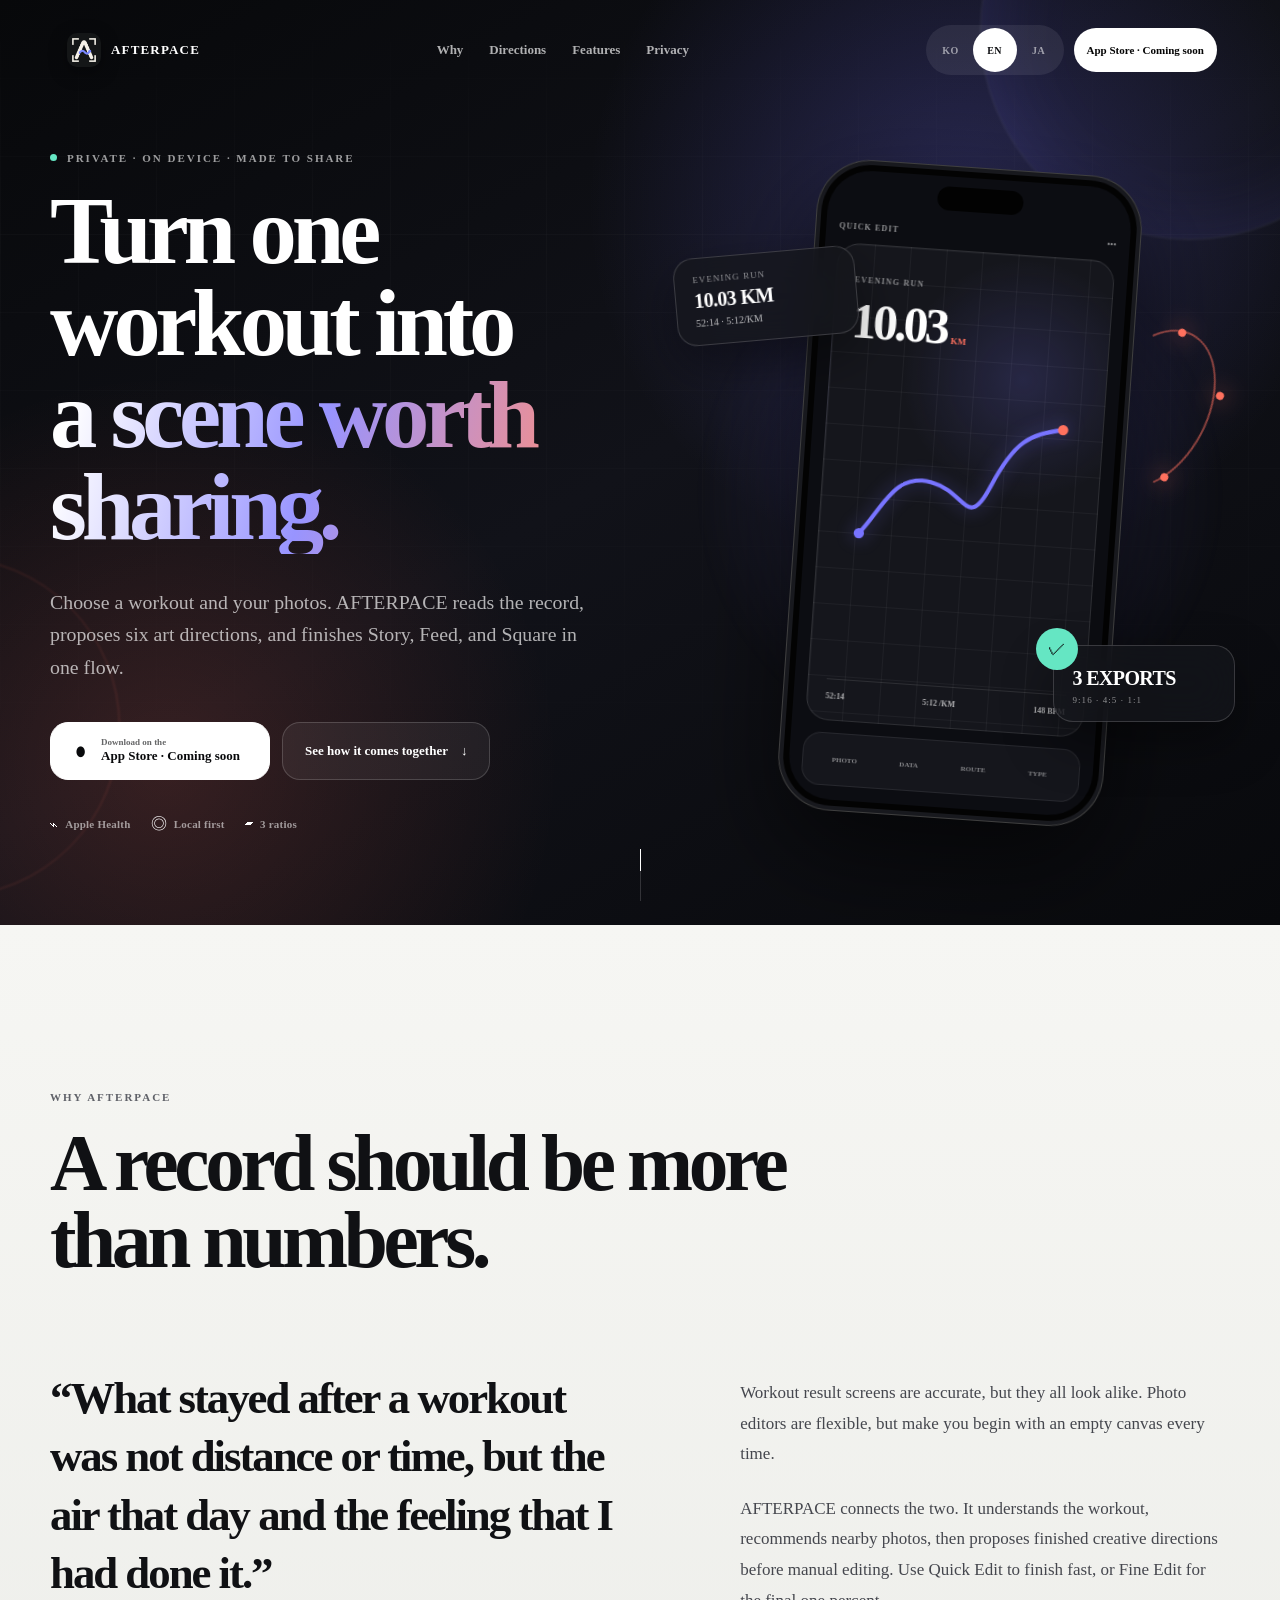
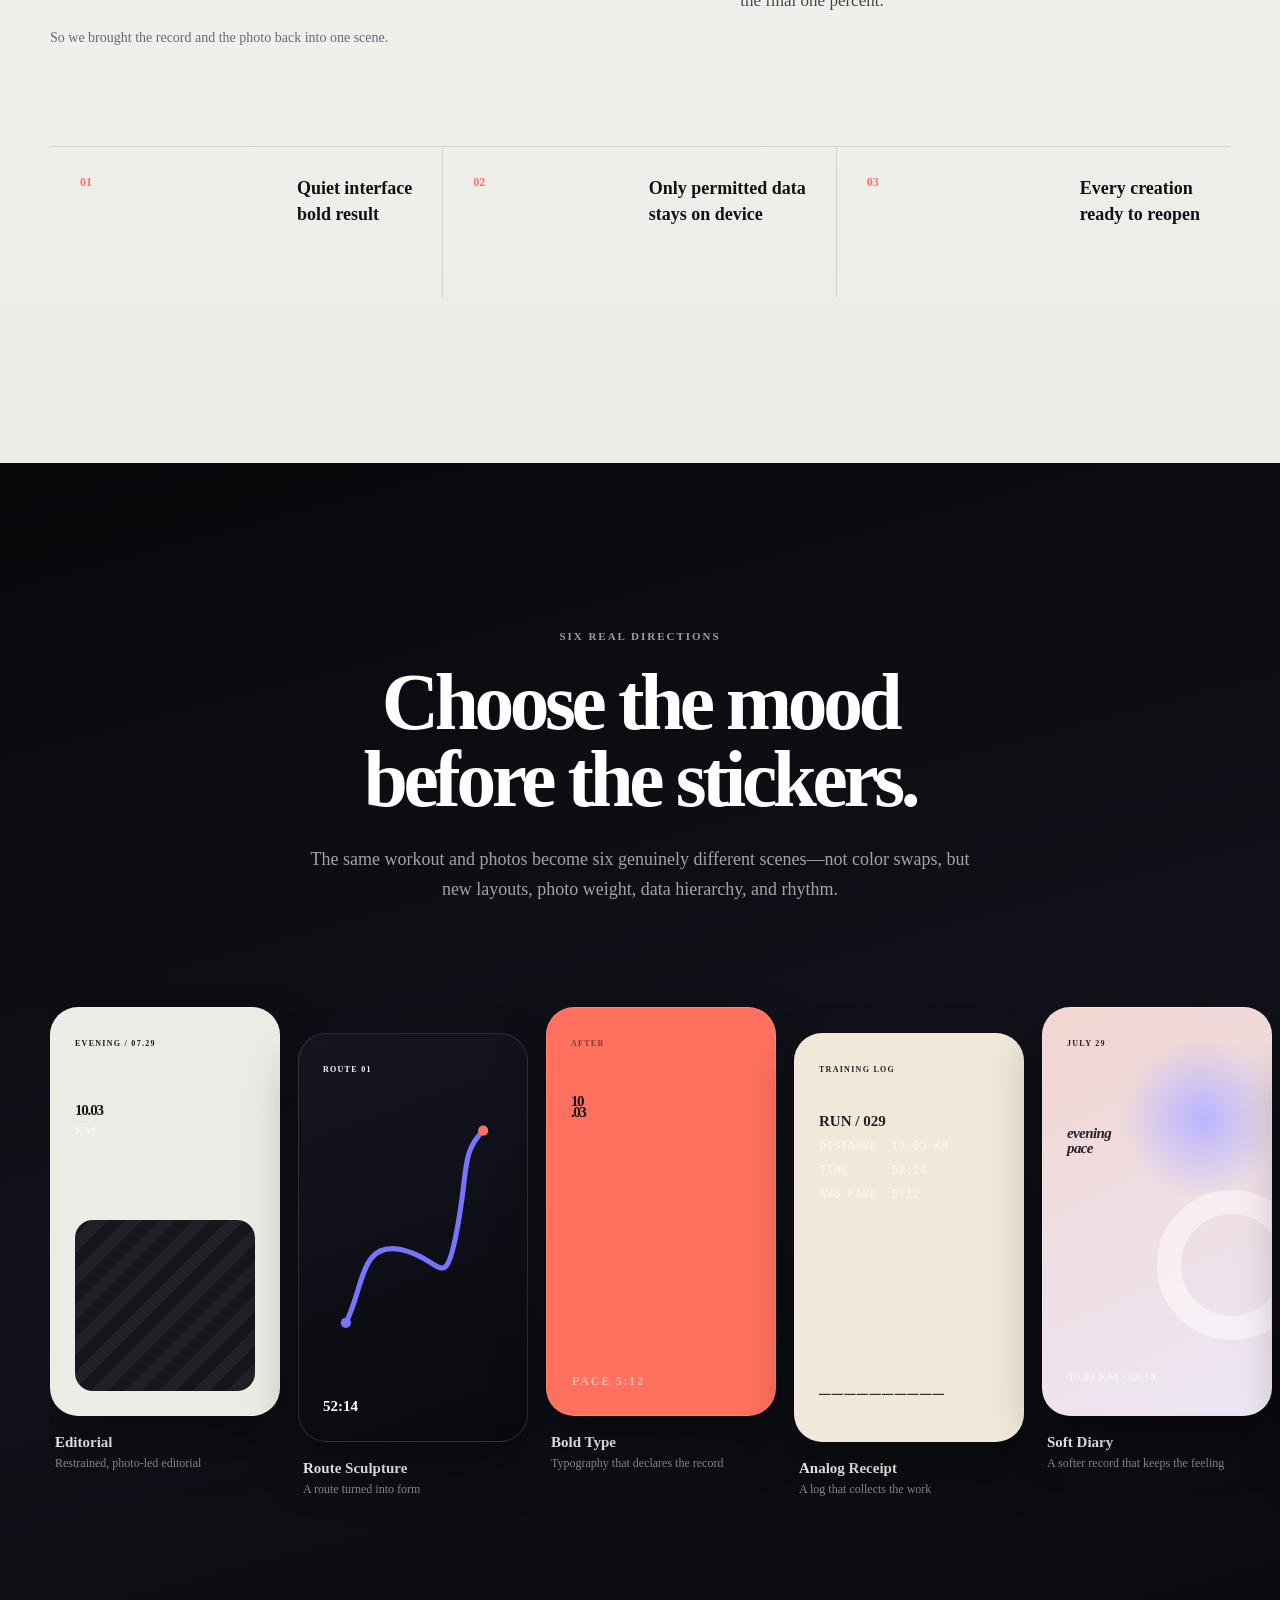
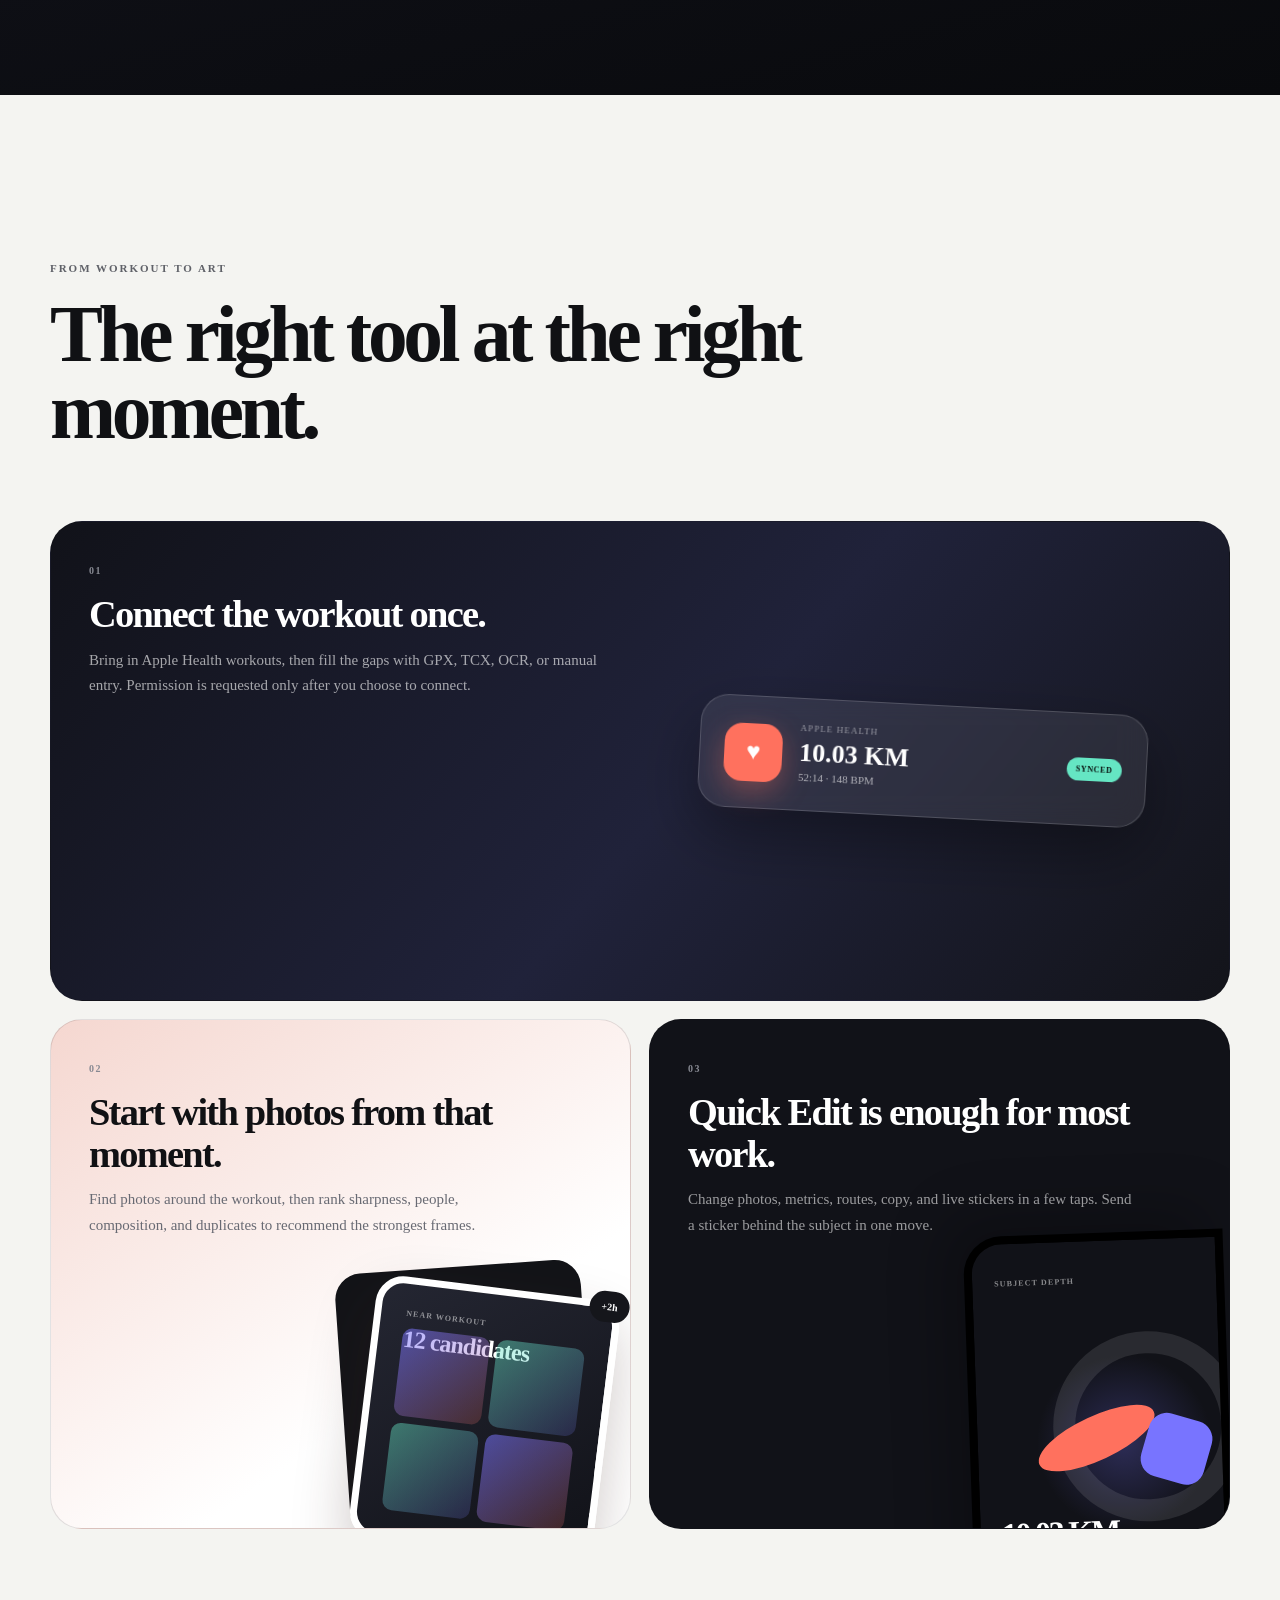
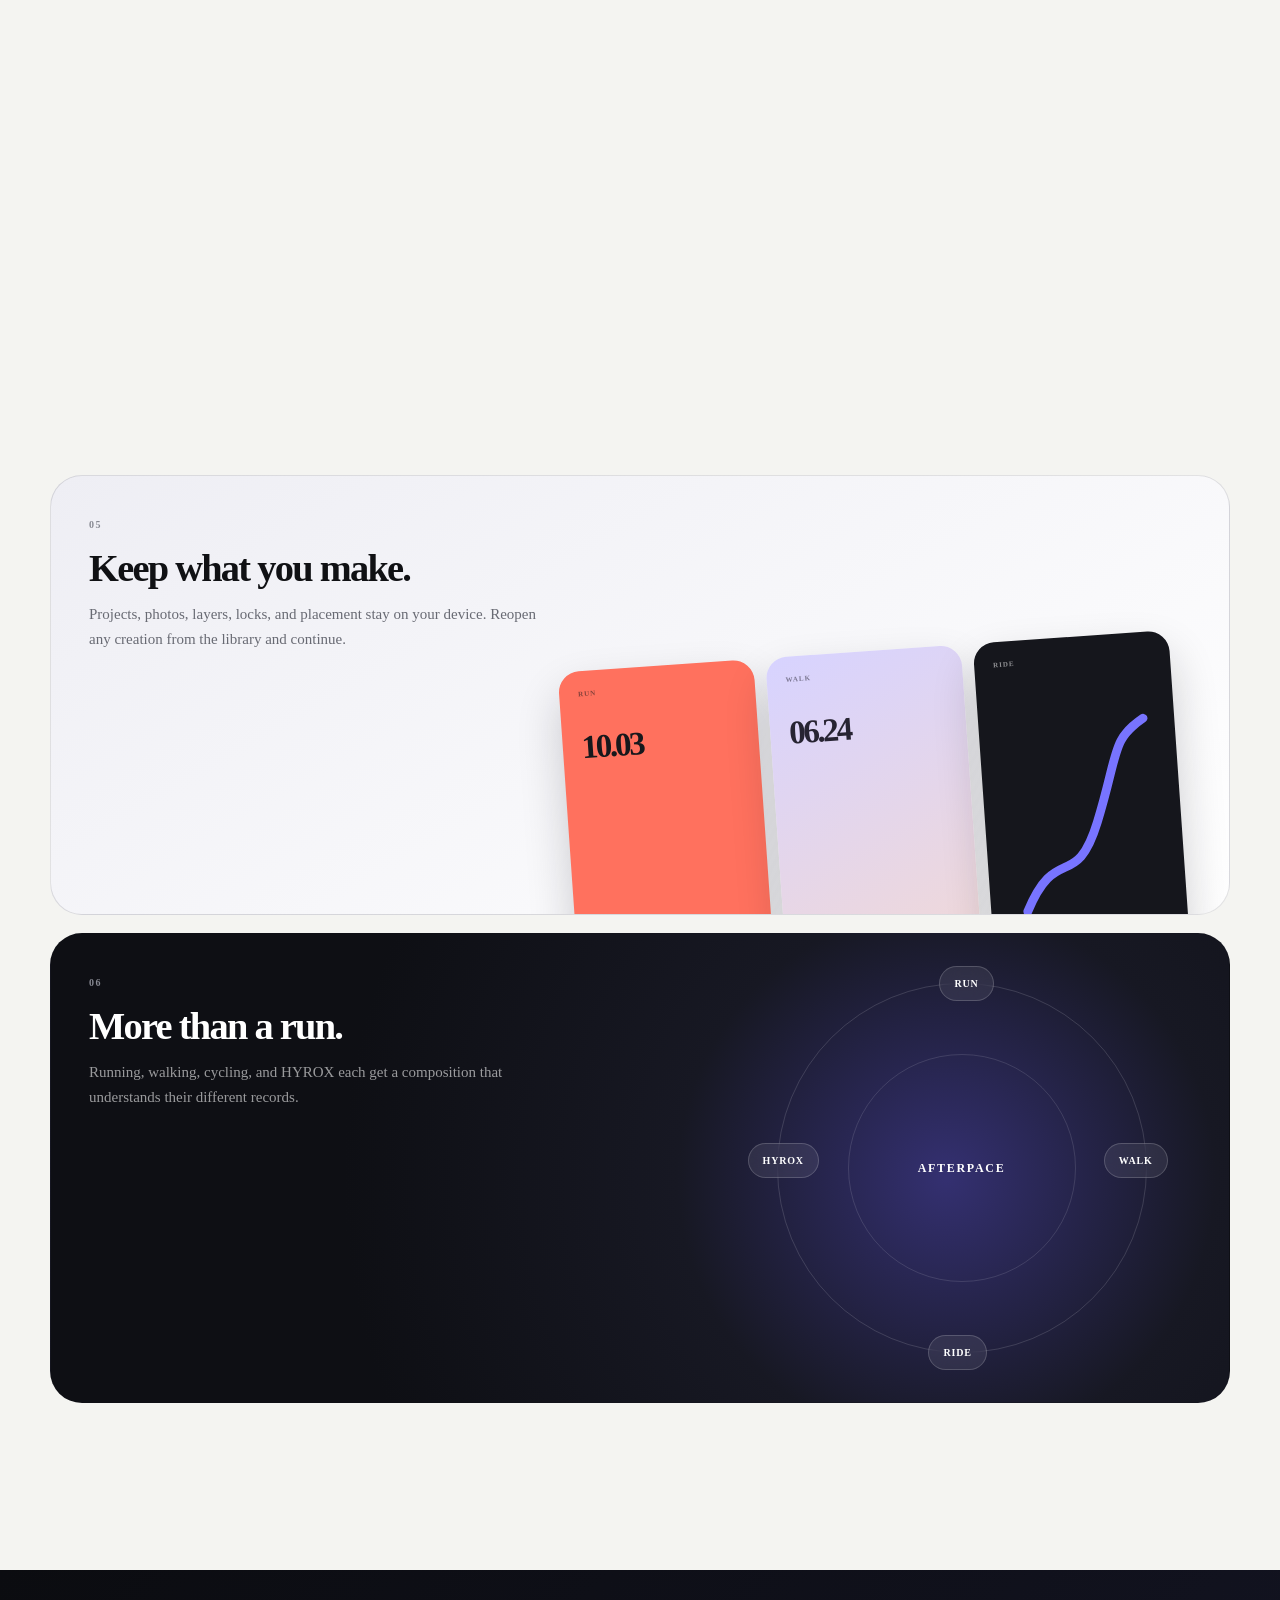
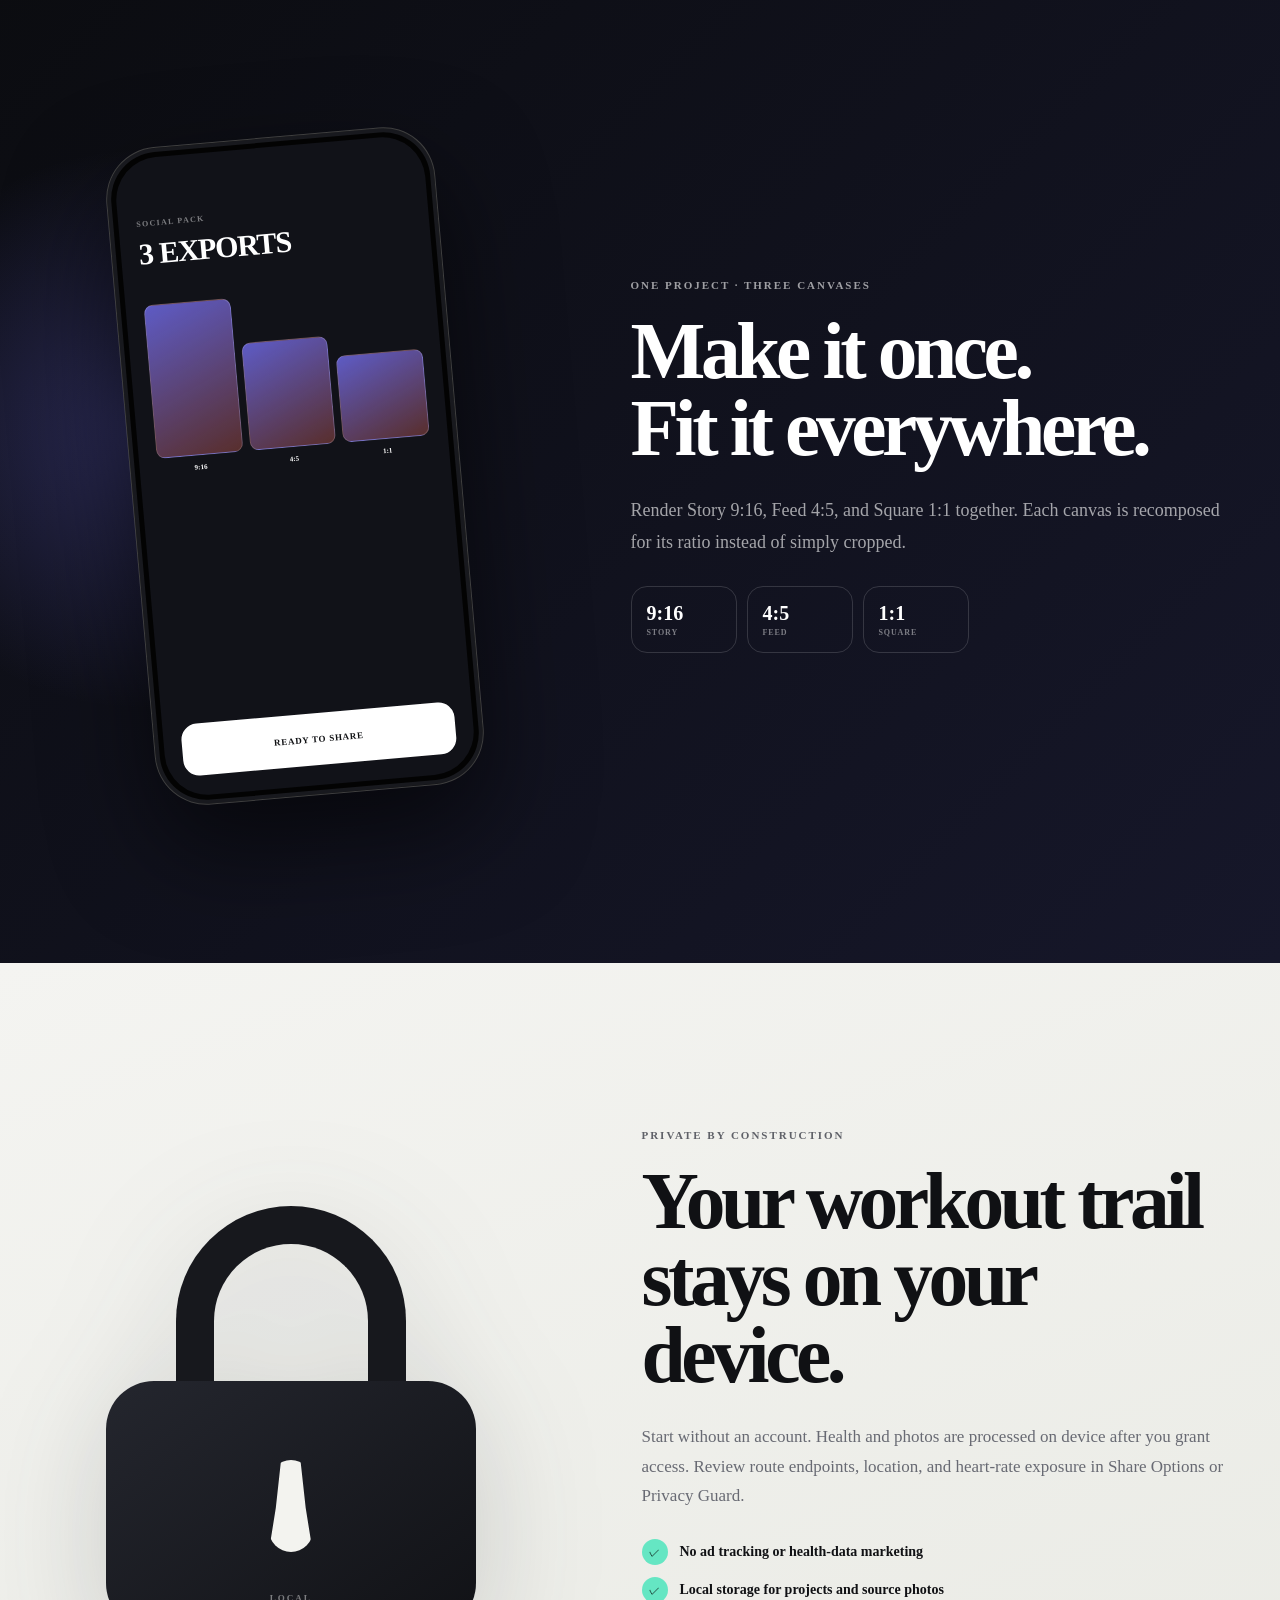
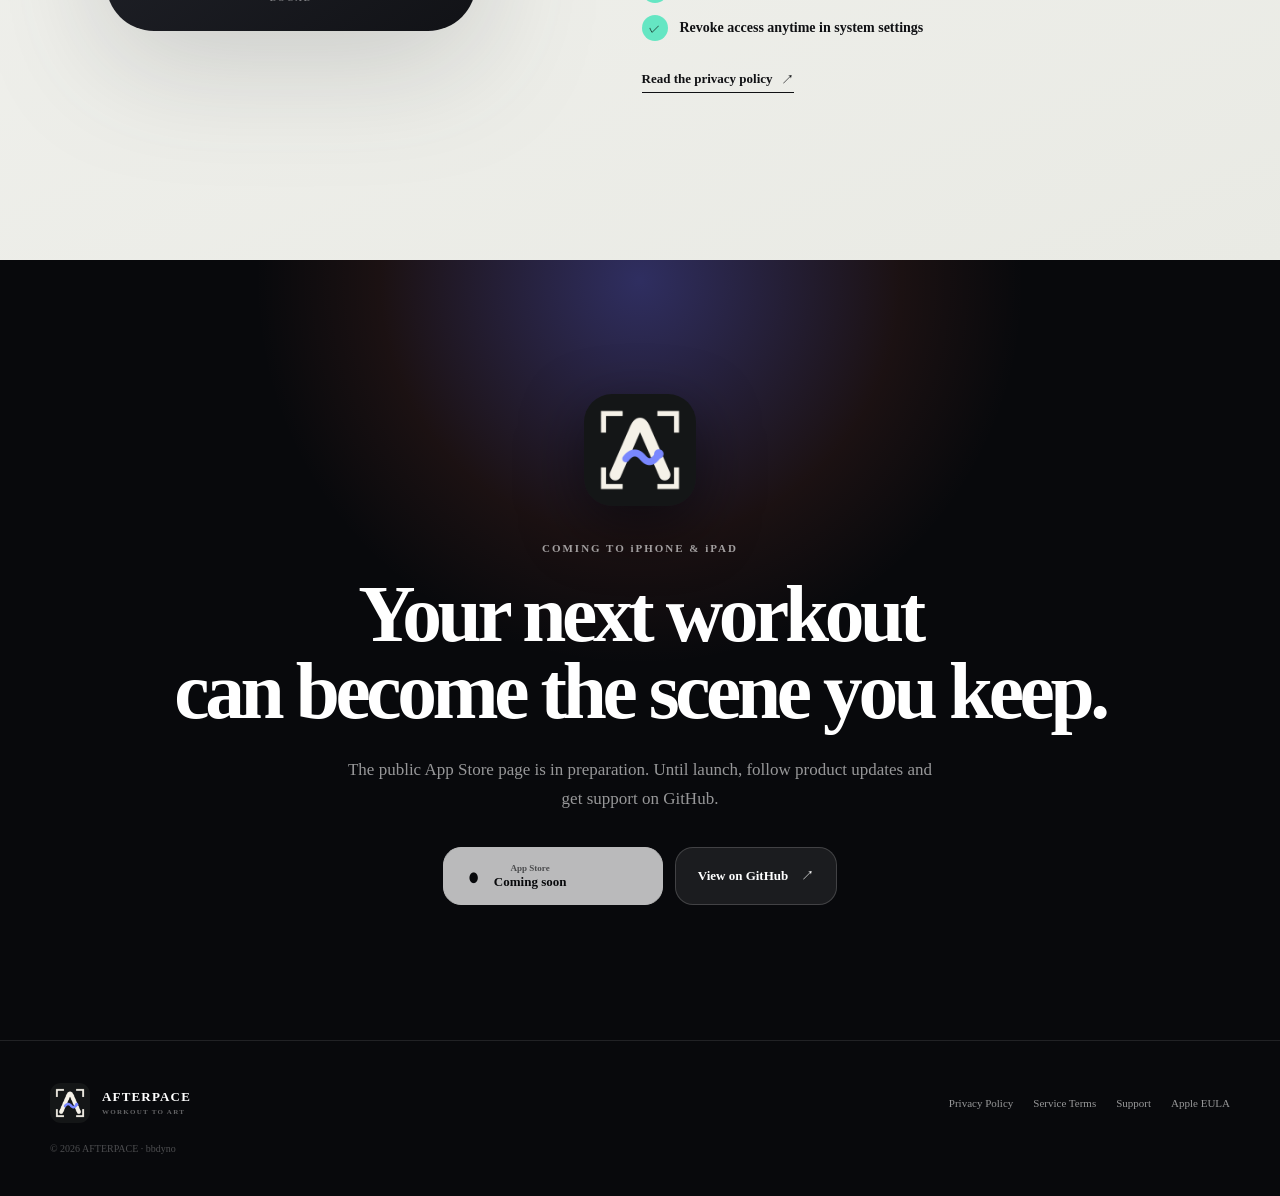
==== index.html @ c981133f "Publish shared AFTERPACE product site" ====
<!doctype html>
<html lang="ko" data-page="home">
<head>
  <meta charset="utf-8">
  <meta name="viewport" content="width=device-width, initial-scale=1, viewport-fit=cover">
  <meta name="theme-color" content="#0b0c0f">
  <meta name="robots" content="index,follow">
  <meta name="description" content="운동 기록과 그날의 사진을 공유하고 싶은 장면으로. AFTERPACE는 로컬 우선 운동 아트 스튜디오입니다.">
  <meta property="og:type" content="website">
  <meta property="og:site_name" content="AFTERPACE">
  <meta property="og:locale" content="ko_KR">
  <meta property="og:title" content="AFTERPACE — 한 번의 운동을, 공유할 장면으로.">
  <meta property="og:description" content="운동과 사진을 고르면 여섯 개의 아트 디렉션, 빠른 편집, 프라이버시 검토와 Social Pack까지 완성합니다.">
  <meta property="og:image" content="https://bbdyno.github.io/AFTERPACE/assets/images/og-card.png">
  <meta property="og:image:width" content="1200">
  <meta property="og:image:height" content="630">
  <meta property="og:image:alt" content="AFTERPACE workout-to-art preview">
  <meta property="og:url" content="https://bbdyno.github.io/AFTERPACE/">
  <meta name="twitter:card" content="summary_large_image">
  <meta name="twitter:title" content="AFTERPACE — 한 번의 운동을, 공유할 장면으로.">
  <meta name="twitter:description" content="운동과 사진을 고르면 여섯 개의 아트 디렉션, 빠른 편집, 프라이버시 검토와 Social Pack까지 완성합니다.">
  <meta name="twitter:image" content="https://bbdyno.github.io/AFTERPACE/assets/images/og-card.png">
  <title>AFTERPACE — Workout to art</title>
  <link rel="canonical" href="https://bbdyno.github.io/AFTERPACE/">
  <link rel="icon" href="assets/images/app-icon.png">
  <link rel="apple-touch-icon" href="assets/images/app-icon.png">
  <link rel="manifest" href="site.webmanifest">
  <link rel="stylesheet" href="assets/site.css?v=20260729-2">
  <script src="assets/site.js?v=20260729-2" defer></script>
</head>
<body>
  <a class="skip-link" href="#main" data-copy="skip">본문으로 건너뛰기</a>

  <header class="site-header" data-header>
    <a class="brand" href="#top" aria-label="AFTERPACE 홈" data-copy-aria="homeAria">
      <img src="assets/images/app-icon.png" alt="" width="34" height="34">
      <span>AFTERPACE</span>
    </a>
    <nav class="desktop-nav" aria-label="주요 메뉴" data-copy-aria="primaryNavAria">
      <a href="#why" data-copy="navWhy">이유</a>
      <a href="#directions" data-copy="navDirections">아트 디렉션</a>
      <a href="#features" data-copy="navFeatures">기능</a>
      <a href="#privacy" data-copy="navPrivacy">프라이버시</a>
    </nav>
    <div class="header-actions">
      <div class="language-switcher" role="group" aria-label="언어" data-copy-aria="languageAria">
        <button type="button" data-language="ko" aria-pressed="true">KO</button>
        <button type="button" data-language="en" aria-pressed="false">EN</button>
        <button type="button" data-language="ja" aria-pressed="false">JA</button>
      </div>
      <a class="store-pill store-target" href="#availability" data-copy="storeShort">App Store 준비 중</a>
    </div>
  </header>

  <main id="main">
    <section class="hero" id="top">
      <div class="hero-orb orb-one" aria-hidden="true"></div>
      <div class="hero-orb orb-two" aria-hidden="true"></div>
      <div class="hero-grid" aria-hidden="true"></div>
      <div class="hero-copy reveal">
        <p class="eyebrow"><span class="pulse-dot"></span><span data-copy="heroEyebrow">PRIVATE · ON DEVICE · MADE TO SHARE</span></p>
        <h1>
          <span data-copy="heroTitle1">한 번의 운동을,</span>
          <span class="gradient-text" data-copy="heroTitle2">공유할 장면으로.</span>
        </h1>
        <p class="hero-lede" data-copy="heroBody">운동과 사진을 고르세요. AFTERPACE가 기록을 읽고, 여섯 개의 아트 디렉션과 Story·Feed·Square를 한 번에 완성합니다.</p>
        <div class="hero-actions">
          <a class="button button-primary store-target" href="#availability">
            <span class="apple-mark" aria-hidden="true">●</span>
            <span><small data-copy="downloadOn">Download on the</small><strong data-copy="appStoreSoon">App Store · 출시 준비 중</strong></span>
          </a>
          <a class="button button-secondary" href="#directions"><span data-copy="seeHow">어떻게 완성되는지 보기</span><span aria-hidden="true">↓</span></a>
        </div>
        <ul class="trust-row" aria-label="주요 특징" data-copy-aria="highlightsAria">
          <li><span>⌁</span><span data-copy="trustHealth">Apple Health</span></li>
          <li><span>◎</span><span data-copy="trustPrivate">로컬 우선</span></li>
          <li><span>▰</span><span data-copy="trustRatios">3개 비율</span></li>
        </ul>
      </div>

      <div class="hero-visual reveal" data-parallax>
        <div class="halo" aria-hidden="true"></div>
        <div class="phone phone-main">
          <div class="phone-island" aria-hidden="true"></div>
          <div class="workspace-screen" role="img" aria-label="AFTERPACE Quick Edit 워크스페이스" data-copy-aria="workspaceAria">
            <div class="workspace-top"><span>QUICK EDIT</span><b>•••</b></div>
            <div class="workspace-canvas">
              <span>EVENING RUN</span>
              <div class="workspace-metric"><strong>10.03</strong><small>KM</small></div>
              <svg viewBox="0 0 240 180" aria-hidden="true"><path d="M25 145 C47 118 56 84 91 91 S129 136 149 91 S183 38 215 32"/><circle cx="25" cy="145" r="5"/><circle cx="215" cy="32" r="5"/></svg>
              <div class="workspace-stats"><span>52:14</span><span>5:12 /KM</span><span>148 BPM</span></div>
            </div>
            <div class="workspace-tools"><span>PHOTO</span><span>DATA</span><span>ROUTE</span><span>TYPE</span></div>
          </div>
        </div>
        <div class="floating-card card-distance" aria-hidden="true"><small>EVENING RUN</small><strong>10.03 KM</strong><span>52:14 · 5:12/KM</span></div>
        <div class="floating-card card-ready" aria-hidden="true"><span class="ready-check">✓</span><strong>3 EXPORTS</strong><small>9:16 · 4:5 · 1:1</small></div>
        <div class="route-line" aria-hidden="true"><span></span><i></i><b></b></div>
      </div>
      <div class="hero-scroll" aria-hidden="true"><span></span></div>
    </section>

    <section class="story section" id="why">
      <div class="section-heading reveal">
        <p class="eyebrow dark" data-copy="storyEyebrow">WHY AFTERPACE</p>
        <h2 data-copy="storyTitle">기록은 숫자로 끝나지 않으니까.</h2>
      </div>
      <div class="story-grid">
        <article class="story-quote reveal">
          <p data-copy="storyQuote">“운동을 마친 뒤 남는 건 거리와 시간이 아니라, 그날의 공기와 내가 해냈다는 감각이었다.”</p>
          <span data-copy="storyQuoteNote">그래서 기록과 사진을 다시 하나의 장면으로 엮었습니다.</span>
        </article>
        <div class="story-copy reveal">
          <p data-copy="storyBody1">기존 운동 앱의 결과 화면은 정확하지만 모두 비슷했습니다. 사진 편집 앱은 자유롭지만 매번 빈 캔버스에서 시작해야 했습니다.</p>
          <p data-copy="storyBody2">AFTERPACE는 그 사이를 잇습니다. 운동의 맥락을 이해하고 사진을 추천한 뒤, 수동 편집보다 먼저 완성도 높은 방향을 제안합니다. 빠르게 끝내고 싶으면 Quick Edit, 마지막 1%가 필요하면 Fine Edit를 사용합니다.</p>
        </div>
      </div>
      <div class="principles reveal">
        <div><strong>01</strong><span data-copy="principle1">UI는 조용하게<br>결과물은 강하게</span></div>
        <div><strong>02</strong><span data-copy="principle2">허락받은 데이터만<br>기기 안에서</span></div>
        <div><strong>03</strong><span data-copy="principle3">한 번 만든 작품은<br>언제든 다시</span></div>
      </div>
    </section>

    <section class="directions section-dark" id="directions">
      <div class="section-heading centered reveal">
        <p class="eyebrow" data-copy="directionsEyebrow">SIX REAL DIRECTIONS</p>
        <h2 data-copy="directionsTitle">스티커를 고르기 전에,<br>먼저 분위기를 고르세요.</h2>
        <p data-copy="directionsBody">같은 운동과 사진도 완전히 다른 여섯 장면이 됩니다. 단순한 색상 변형이 아니라 레이아웃, 사진 비중, 기록의 위계와 여백이 달라집니다.</p>
      </div>
      <div class="direction-rail reveal" aria-label="여섯 가지 아트 디렉션" data-copy-aria="directionsAria">
        <figure class="direction-card"><div class="direction-preview preview-editorial" aria-hidden="true"><small>EVENING / 07.29</small><strong>10.03</strong><span>KM</span><i></i></div><figcaption><strong>Editorial</strong><span data-copy="dir1">사진 중심의 절제된 편집</span></figcaption></figure>
        <figure class="direction-card"><div class="direction-preview preview-route" aria-hidden="true"><small>ROUTE 01</small><svg viewBox="0 0 180 260"><path d="M24 223 C42 187 38 143 78 151 S121 196 133 133 S137 57 159 34"/><circle cx="24" cy="223" r="5"/><circle cx="159" cy="34" r="5"/></svg><strong>52:14</strong></div><figcaption><strong>Route Sculpture</strong><span data-copy="dir2">경로가 만드는 조형</span></figcaption></figure>
        <figure class="direction-card"><div class="direction-preview preview-bold" aria-hidden="true"><small>AFTER</small><strong>10<br>.03</strong><span>PACE 5:12</span></div><figcaption><strong>Bold Type</strong><span data-copy="dir3">기록을 선언하는 타이포</span></figcaption></figure>
        <figure class="direction-card"><div class="direction-preview preview-receipt" aria-hidden="true"><small>TRAINING LOG</small><strong>RUN / 029</strong><span>DISTANCE&nbsp;&nbsp;10.03 KM<br>TIME&nbsp;&nbsp;&nbsp;&nbsp;&nbsp;&nbsp;52:14<br>AVG PACE&nbsp;&nbsp;5:12</span><i>──────────</i></div><figcaption><strong>Analog Receipt</strong><span data-copy="dir4">훈련을 수집하는 로그</span></figcaption></figure>
        <figure class="direction-card"><div class="direction-preview preview-diary" aria-hidden="true"><small>JULY 29</small><strong>evening<br>pace</strong><span>10.03 KM · 52:14</span><i></i></div><figcaption><strong>Soft Diary</strong><span data-copy="dir5">감정이 남는 부드러운 기록</span></figcaption></figure>
        <figure class="direction-card"><div class="direction-preview preview-motion" aria-hidden="true"><small>MOTION / 01</small><div class="motion-shape"></div><strong>10.03 KM</strong><span>KEEP MOVING</span></div><figcaption><strong>Motion Cutout</strong><span data-copy="dir6">피사체와 기록의 깊이</span></figcaption></figure>
      </div>
    </section>

    <section class="features section" id="features">
      <div class="section-heading reveal">
        <p class="eyebrow dark" data-copy="featuresEyebrow">FROM WORKOUT TO ART</p>
        <h2 data-copy="featuresTitle">필요한 순간마다 정확한 도구만.</h2>
      </div>
      <div class="bento">
        <article class="feature feature-health reveal">
          <div class="feature-copy"><span class="feature-number">01</span><h3 data-copy="healthTitle">운동은 한 번만 연결.</h3><p data-copy="healthBody">Apple Health에서 운동을 가져오고, GPX·TCX·OCR·직접 입력으로 빈틈을 채웁니다. 권한은 연결을 누른 뒤에만 요청합니다.</p></div>
          <div class="health-card" aria-hidden="true"><span class="heart">♥</span><div><small>APPLE HEALTH</small><strong>10.03 KM</strong><p>52:14 · 148 BPM</p></div><b>SYNCED</b></div>
        </article>
        <article class="feature feature-photo reveal">
          <div class="feature-copy"><span class="feature-number">02</span><h3 data-copy="photoTitle">그 시간의 사진을 먼저.</h3><p data-copy="photoBody">운동 전후의 사진을 찾아 선명도, 인물, 구도와 중복을 살펴보고 어울리는 컷을 추천합니다.</p></div>
          <div class="photo-stack" aria-hidden="true"><div class="photo-card-main"><small>NEAR WORKOUT</small><strong>12 candidates</strong><div class="candidate-grid"><i></i><i></i><i></i><i></i></div></div><span>+2h</span></div>
        </article>
        <article class="feature feature-quick reveal">
          <div class="feature-copy"><span class="feature-number">03</span><h3 data-copy="quickTitle">대부분은 Quick Edit로 충분하게.</h3><p data-copy="quickBody">사진, 기록, 경로, 문구와 라이브 스티커를 탭 몇 번으로 바꿉니다. 피사체 뒤로 보내는 깊이 효과도 한 동작입니다.</p></div>
          <div class="mini-phone" aria-hidden="true"><div class="depth-canvas"><small>SUBJECT DEPTH</small><div class="depth-orbit"><i></i><b></b></div><strong>10.03 KM</strong><span>BEHIND / FRONT</span></div></div>
        </article>
        <article class="feature feature-studio reveal">
          <div class="feature-copy"><span class="feature-number">04</span><h3 data-copy="studioTitle">Studio는 마지막 1%를 위해.</h3><p data-copy="studioBody">내용·모양·배치, 세 범위만 제공합니다. Lock은 스티커 전체를 실제로 보호하고 언제나 해제할 수 있습니다.</p></div>
          <div class="studio-demo" aria-hidden="true">
            <div class="layer-item active"><span>✦</span><b>10.03 KM</b><em>LOCKED</em></div>
            <div class="layer-item"><span>⌁</span><b>Route</b><em>VISIBLE</em></div>
            <div class="studio-controls"><span>CONTENT</span><span>APPEARANCE</span><span class="selected">ARRANGE</span></div>
          </div>
        </article>
        <article class="feature feature-library reveal">
          <div class="feature-copy"><span class="feature-number">05</span><h3 data-copy="libraryTitle">만든 것은 사라지지 않게.</h3><p data-copy="libraryBody">프로젝트, 사진, 레이어, 잠금과 배치를 기기에 저장합니다. 라이브러리에서 다시 열어 이어서 편집하세요.</p></div>
          <div class="library-strip" aria-hidden="true"><div class="project-tile tile-bold"><small>RUN</small><strong>10.03</strong><span>EDITED 2M AGO</span></div><div class="project-tile tile-diary"><small>WALK</small><strong>06.24</strong><span>DRAFT</span></div><div class="project-tile tile-route"><small>RIDE</small><svg viewBox="0 0 100 140"><path d="M15 121 C34 83 43 112 58 73 S69 27 88 16"/></svg><span>READY</span></div></div>
        </article>
        <article class="feature feature-sports reveal">
          <div class="feature-copy"><span class="feature-number">06</span><h3 data-copy="sportsTitle">러닝만이 아닌 오늘의 움직임.</h3><p data-copy="sportsBody">러닝, 걷기, 사이클링과 HYROX의 서로 다른 기록 구조를 이해해 알맞은 정보 위계를 만듭니다.</p></div>
          <div class="sports-orbit" aria-hidden="true"><span>RUN</span><span>WALK</span><span>RIDE</span><span>HYROX</span><i>AFTERPACE</i></div>
        </article>
      </div>
    </section>

    <section class="pack section-dark">
      <div class="pack-visual reveal">
        <div class="phone phone-pack" aria-hidden="true"><div class="pack-screen"><small>SOCIAL PACK</small><strong>3 EXPORTS</strong><div class="pack-ratios"><span><i></i><b>9:16</b></span><span><i></i><b>4:5</b></span><span><i></i><b>1:1</b></span></div><div class="pack-ready">READY TO SHARE</div></div></div>
      </div>
      <div class="pack-copy reveal">
        <p class="eyebrow" data-copy="packEyebrow">ONE PROJECT · THREE CANVASES</p>
        <h2 data-copy="packTitle">한 번 만들고,<br>어디에나 맞게.</h2>
        <p data-copy="packBody">Story 9:16, Feed 4:5, Square 1:1을 한 번에 렌더링합니다. 단순 크롭이 아니라 각 비율에 맞춰 구성 요소를 다시 배치합니다.</p>
        <div class="ratio-list"><span>9:16 <small>STORY</small></span><span>4:5 <small>FEED</small></span><span>1:1 <small>SQUARE</small></span></div>
      </div>
    </section>

    <section class="privacy section" id="privacy">
      <div class="privacy-lock reveal" aria-hidden="true"><div class="lock-loop"></div><div class="lock-body"><span>LOCAL</span></div></div>
      <div class="privacy-copy reveal">
        <p class="eyebrow dark" data-copy="privacyEyebrow">PRIVATE BY CONSTRUCTION</p>
        <h2 data-copy="privacyTitle">운동의 흔적은<br>당신의 기기 안에.</h2>
        <p data-copy="privacyBody">계정 없이 시작하고, Health와 사진은 사용자가 허용한 뒤 기기 안에서 처리합니다. 공유 옵션 또는 Privacy Guard에서 출발·도착 경로, 장소와 심박수 공개 여부를 확인할 수 있습니다.</p>
        <ul>
          <li><span>✓</span><span data-copy="privacyPoint1">광고 추적과 건강 데이터 마케팅 없음</span></li>
          <li><span>✓</span><span data-copy="privacyPoint2">프로젝트와 원본 사진의 로컬 저장</span></li>
          <li><span>✓</span><span data-copy="privacyPoint3">언제든 시스템 설정에서 권한 철회</span></li>
        </ul>
        <a class="text-link" href="privacy/"><span data-copy="readPrivacy">개인정보처리방침 읽기</span><span aria-hidden="true">↗</span></a>
      </div>
    </section>

    <section class="availability" id="availability">
      <div class="availability-glow" aria-hidden="true"></div>
      <img class="availability-icon reveal" src="assets/images/app-icon.png" alt="AFTERPACE 앱 아이콘" data-copy-alt="appIconAlt">
      <p class="eyebrow reveal" data-copy="availabilityEyebrow">COMING TO iPHONE & iPAD</p>
      <h2 class="reveal" data-copy="availabilityTitle">다음 운동은,<br>남기고 싶은 장면이 됩니다.</h2>
      <p class="reveal" data-copy="availabilityBody">App Store 공개 페이지를 준비하고 있습니다. 출시 전까지 제품 소식과 지원은 GitHub에서 확인할 수 있습니다.</p>
      <div class="availability-actions reveal">
        <span class="button button-primary disabled" role="status"><span class="apple-mark" aria-hidden="true">●</span><span><small data-copy="appStoreLabel">App Store</small><strong data-copy="comingSoon">출시 준비 중</strong></span></span>
        <a class="button button-secondary light" href="https://github.com/bbdyno/AFTERPACE" target="_blank" rel="noreferrer"><span data-copy="viewGithub">GitHub에서 보기</span><span aria-hidden="true">↗</span></a>
      </div>
    </section>
  </main>

  <footer>
    <a class="footer-brand" href="#top"><img src="assets/images/app-icon.png" width="40" height="40" alt=""><span>AFTERPACE<small>WORKOUT TO ART</small></span></a>
    <div class="footer-links">
      <a href="privacy/" data-copy="footerPrivacy">개인정보처리방침</a>
      <a href="terms/" data-copy="footerTerms">서비스 이용약관</a>
      <a href="support/" data-copy="footerSupport">지원</a>
      <a href="https://www.apple.com/legal/internet-services/itunes/dev/stdeula/" target="_blank" rel="noreferrer">Apple EULA</a>
    </div>
    <p>© 2026 AFTERPACE · bbdyno</p>
  </footer>
</body>
</html>
---- assets/site.css ----
:root {
  --black: #090a0d;
  --black-soft: #121318;
  --ink: #101114;
  --paper: #f5f5f2;
  --white: #ffffff;
  --muted: #686a73;
  --line: rgba(18, 19, 24, 0.12);
  --line-dark: rgba(255, 255, 255, 0.14);
  --coral: #ff715e;
  --violet: #7874ff;
  --mint: #65e6c3;
  --content: min(1180px, calc(100vw - 48px));
  --radius: 32px;
  --shadow: 0 34px 90px rgba(0, 0, 0, 0.24);
}

* { box-sizing: border-box; }
html { scroll-behavior: smooth; background: var(--black); }
body {
  margin: 0;
  color: var(--ink);
  background: var(--paper);
  font-family: "Helvetica Neue", Helvetica, Arial, "Apple SD Gothic Neo", "Noto Sans KR", sans-serif;
  font-synthesis: none;
  -webkit-font-smoothing: antialiased;
  overflow-x: hidden;
}
body, button, a { font: inherit; }
a { color: inherit; text-decoration: none; }
button { color: inherit; }
img { display: block; max-width: 100%; }
::selection { color: #050505; background: var(--mint); }
.hero > *, .story-grid > *, .pack > *, .privacy > *, .bento > * { min-width: 0; }
html[lang="ja"] .hero h1,
html[lang="ja"] .section-heading h2,
html[lang="ja"] .story-quote p,
html[lang="ja"] .privacy-copy,
html[lang="ja"] .pack-copy { word-break: normal; overflow-wrap: anywhere; }

.skip-link {
  position: fixed;
  z-index: 1000;
  top: 12px;
  left: 12px;
  padding: 12px 16px;
  color: #000;
  background: #fff;
  border-radius: 12px;
  transform: translateY(-160%);
  transition: transform .2s ease;
}
.skip-link:focus { transform: translateY(0); }
:focus-visible { outline: 3px solid var(--coral); outline-offset: 4px; }

.site-header {
  position: fixed;
  z-index: 100;
  top: 14px;
  left: 50%;
  width: min(1180px, calc(100vw - 28px));
  min-height: 62px;
  padding: 10px 12px 10px 16px;
  color: #fff;
  border: 1px solid transparent;
  border-radius: 22px;
  display: flex;
  align-items: center;
  justify-content: space-between;
  gap: 18px;
  transform: translateX(-50%);
  transition: background .35s ease, border-color .35s ease, box-shadow .35s ease, top .35s ease;
}
.site-header.scrolled {
  top: 8px;
  background: rgba(13, 14, 18, .78);
  border-color: rgba(255, 255, 255, .12);
  box-shadow: 0 18px 48px rgba(0, 0, 0, .22);
  -webkit-backdrop-filter: blur(24px) saturate(150%);
  backdrop-filter: blur(24px) saturate(150%);
}
.brand, .header-actions, .language-switcher, .desktop-nav { display: flex; align-items: center; }
.brand { gap: 10px; font-size: 13px; font-weight: 820; letter-spacing: .09em; }
.brand img { width: 34px; height: 34px; border-radius: 10px; box-shadow: 0 5px 18px rgba(0, 0, 0, .35); }
.desktop-nav { gap: 26px; margin-left: auto; margin-right: auto; }
.desktop-nav a { color: rgba(255,255,255,.68); font-size: 13px; font-weight: 650; transition: color .2s ease; }
.desktop-nav a:hover { color: #fff; }
.header-actions { gap: 10px; }
.language-switcher { padding: 3px; background: rgba(255,255,255,.08); border-radius: 999px; }
.language-switcher button {
  width: 44px;
  height: 44px;
  padding: 0;
  border: 0;
  border-radius: 999px;
  color: rgba(255,255,255,.55);
  background: transparent;
  cursor: pointer;
  font-size: 10px;
  font-weight: 800;
  letter-spacing: .04em;
}
.language-switcher button[aria-pressed="true"] { color: #0b0c0f; background: #fff; }
.store-pill { min-height: 44px; padding: 9px 13px; color: #050505; background: #fff; border-radius: 999px; font-size: 11px; font-weight: 800; white-space: nowrap; display:inline-flex; align-items:center; }

.hero {
  position: relative;
  min-height: max(780px, 100svh);
  padding: 152px max(24px, calc((100vw - 1180px) / 2)) 90px;
  color: #fff;
  background:
    radial-gradient(circle at 75% 22%, rgba(112, 108, 255, .25), transparent 31%),
    radial-gradient(circle at 13% 83%, rgba(255, 103, 80, .16), transparent 29%),
    linear-gradient(150deg, #07080a 0%, #111219 50%, #08090c 100%);
  display: grid;
  grid-template-columns: minmax(0, .92fr) minmax(430px, .9fr);
  align-items: center;
  gap: clamp(46px, 7vw, 110px);
  overflow: hidden;
}
.hero-grid { position: absolute; inset: 0; opacity: .13; background-image: linear-gradient(rgba(255,255,255,.16) 1px, transparent 1px), linear-gradient(90deg, rgba(255,255,255,.16) 1px, transparent 1px); background-size: 78px 78px; -webkit-mask-image: linear-gradient(to bottom, transparent, #000 25%, transparent 90%); mask-image: linear-gradient(to bottom, transparent, #000 25%, transparent 90%); }
.hero-orb { position: absolute; border-radius: 50%; filter: blur(1px); opacity: .75; }
.orb-one { width: 420px; height: 420px; right: -120px; top: -180px; border: 1px solid rgba(255,255,255,.12); box-shadow: inset 0 0 90px rgba(120,116,255,.2); }
.orb-two { width: 340px; height: 340px; left: -220px; bottom: 3%; border: 1px solid rgba(255,113,94,.28); }
.hero-copy, .hero-visual { position: relative; z-index: 2; }
.eyebrow { margin: 0 0 22px; color: rgba(255,255,255,.6); font-size: 11px; font-weight: 800; letter-spacing: .18em; }
.eyebrow.dark { color: #5f6168; }
.pulse-dot { display: inline-block; width: 7px; height: 7px; margin: 0 10px 1px 0; border-radius: 50%; background: var(--mint); box-shadow: 0 0 0 0 rgba(101,230,195,.5); animation: pulse 2.4s infinite; }
@keyframes pulse { 55% { box-shadow: 0 0 0 10px rgba(101,230,195,0); } }
.hero h1, .section-heading h2, .pack-copy h2, .privacy-copy h2, .availability h2 { margin: 0; letter-spacing: -.055em; line-height: .97; }
.hero h1 { max-width: 720px; font-size: clamp(56px, 7.4vw, 105px); font-weight: 780; }
.hero h1 span { display: block; }
.gradient-text { color: transparent; background: linear-gradient(105deg, #fff 5%, #9894ff 48%, #ff8e7d 95%); -webkit-background-clip: text; background-clip: text; }
.hero-lede { max-width: 610px; margin: 32px 0 0; color: rgba(255,255,255,.68); font-size: clamp(17px, 1.55vw, 21px); line-height: 1.65; word-break: keep-all; }
.hero-actions { margin-top: 38px; display: flex; align-items: stretch; flex-wrap: wrap; gap: 12px; }
.button { min-height: 58px; padding: 0 22px; border: 1px solid rgba(255,255,255,.17); border-radius: 18px; display: inline-flex; align-items: center; justify-content: center; gap: 13px; font-size: 13px; font-weight: 760; transition: transform .25s ease, background .25s ease, border-color .25s ease; }
.button:hover { transform: translateY(-3px); }
.button-primary { min-width: 220px; color: #08090b; background: #fff; border-color: #fff; justify-content: flex-start; }
.button-secondary { color: #fff; background: rgba(255,255,255,.06); }
.button small, .button strong { display: block; }
.button small { margin-bottom: 1px; font-size: 9px; font-weight: 650; opacity: .62; }
.button strong { font-size: 13px; }
.button.disabled { opacity: .72; cursor: default; }
.button.disabled:hover { transform: none; }
.apple-mark { font-size: 25px; line-height: 1; transform: scaleX(.78); }
.trust-row { margin: 34px 0 0; padding: 0; list-style: none; display: flex; flex-wrap: wrap; gap: 20px; color: rgba(255,255,255,.56); font-size: 11px; font-weight: 700; letter-spacing: .02em; }
.trust-row li { display: flex; align-items: center; gap: 7px; }
.trust-row li > span:first-child { color: #fff; font-size: 16px; }

.hero-visual { min-height: 620px; display: grid; place-items: center; perspective: 1200px; }
.halo { position: absolute; width: min(550px, 46vw); aspect-ratio: 1; border-radius: 50%; background: radial-gradient(circle, rgba(119,115,255,.22), rgba(119,115,255,.03) 57%, transparent 68%); filter: blur(4px); }
.phone { position: relative; border: 1px solid rgba(255,255,255,.24); background: #030303; box-shadow: 0 44px 100px rgba(0,0,0,.58), inset 0 0 0 4px #18191e; overflow: hidden; }
.phone-main { width: min(326px, 69vw); aspect-ratio: 0.5; padding: 10px; border-radius: 54px; transform: rotateX(var(--tilt-x, 0deg)) rotateY(var(--tilt-y, 0deg)) rotateZ(4deg); transition: transform .18s ease-out; }
.phone-island { position: absolute; z-index: 2; top: 20px; left: 50%; width: 86px; height: 24px; border-radius: 999px; background: #020202; transform: translateX(-50%); }
.workspace-screen { width: 100%; height: 100%; padding: 52px 13px 14px; border-radius: 43px; color: #fff; background: #0c0d12; display: flex; flex-direction: column; gap: 12px; overflow: hidden; }
.workspace-top { display: flex; justify-content: space-between; align-items: center; color: rgba(255,255,255,.55); font-size: 8px; font-weight: 800; letter-spacing: .14em; }
.workspace-top b { letter-spacing: .05em; }
.workspace-canvas { position: relative; flex: 1; min-height: 0; padding: 24px 18px; border: 1px solid rgba(255,255,255,.1); border-radius: 23px; background: radial-gradient(circle at 70% 26%, rgba(120,116,255,.18), transparent 30%), linear-gradient(rgba(255,255,255,.045) 1px, transparent 1px), linear-gradient(90deg, rgba(255,255,255,.045) 1px, transparent 1px), #15161c; background-size: auto, 36px 36px, 36px 36px, auto; overflow: hidden; }
.workspace-canvas > span { color: rgba(255,255,255,.5); font-size: 8px; font-weight: 800; letter-spacing: .15em; }
.workspace-metric { position: relative; z-index: 2; margin-top: 12px; display: flex; align-items: flex-end; gap: 5px; }
.workspace-metric strong { font-size: 50px; letter-spacing: -.07em; line-height: .9; }
.workspace-metric small { margin-bottom: 4px; color: var(--coral); font-size: 9px; font-weight: 800; }
.workspace-canvas svg { position: absolute; inset: 29% 5% auto; width: 90%; fill: none; stroke: var(--violet); stroke-width: 4; stroke-linecap: round; filter: drop-shadow(0 0 9px rgba(120,116,255,.45)); }
.workspace-canvas svg circle:last-child { fill: var(--coral); stroke: none; }.workspace-canvas svg circle:first-of-type { fill: var(--violet); stroke: none; }
.workspace-stats { position: absolute; left: 18px; right: 18px; bottom: 19px; padding-top: 12px; border-top: 1px solid rgba(255,255,255,.1); display: flex; justify-content: space-between; color: rgba(255,255,255,.67); font-size: 8px; font-weight: 750; }
.workspace-tools { min-height: 53px; padding: 0 9px; border: 1px solid rgba(255,255,255,.08); border-radius: 18px; background: #15161c; display: grid; grid-template-columns: repeat(4,1fr); align-items: center; text-align: center; color: rgba(255,255,255,.48); font-size: 7px; font-weight: 800; }
.floating-card { position: absolute; z-index: 4; min-width: 182px; padding: 16px 18px; color: #fff; background: rgba(21,22,28,.74); border: 1px solid rgba(255,255,255,.16); border-radius: 20px; box-shadow: 0 20px 50px rgba(0,0,0,.4); -webkit-backdrop-filter: blur(20px); backdrop-filter: blur(20px); }
.floating-card small, .floating-card span, .floating-card strong { display: block; }
.floating-card small { color: rgba(255,255,255,.52); font-size: 9px; letter-spacing: .12em; }
.floating-card strong { margin: 5px 0; font-size: 20px; letter-spacing: -.03em; }
.floating-card span { font-size: 10px; color: rgba(255,255,255,.7); }
.card-distance { top: 13%; left: -3%; transform: rotate(-5deg); animation: drift 6s ease-in-out infinite; }
.card-ready { right: -1%; bottom: 15%; animation: drift 6s 1.3s ease-in-out infinite reverse; }
.card-ready .ready-check { position: absolute; left: -18px; top: -18px; width: 42px; height: 42px; border-radius: 50%; color: #08090b; background: var(--mint); display: grid; place-items: center; font-size: 18px; font-weight: 900; }
@keyframes drift { 50% { transform: translateY(-13px) rotate(-2deg); } }
.route-line { position: absolute; right: 4%; top: 24%; width: 110px; height: 170px; border: 2px solid rgba(255,113,94,.5); border-left-color: transparent; border-bottom-color: transparent; border-radius: 50%; transform: rotate(28deg); }
.route-line span, .route-line i, .route-line b { position: absolute; width: 8px; height: 8px; border-radius: 50%; background: var(--coral); box-shadow: 0 0 22px var(--coral); }
.route-line span { right: -4px; top: 36px; }.route-line i { right: 7px; bottom: 24px; }.route-line b { top: -2px; left: 39px; }
.hero-scroll { position: absolute; z-index: 3; left: 50%; bottom: 24px; width: 1px; height: 52px; background: rgba(255,255,255,.16); overflow: hidden; }
.hero-scroll span { display: block; width: 1px; height: 22px; background: #fff; animation: scroll 2.2s infinite; }
@keyframes scroll { from { transform: translateY(-22px); } to { transform: translateY(55px); } }

.section { padding: clamp(100px, 13vw, 180px) max(24px, calc((100vw - 1180px) / 2)); }
.section-dark { padding: clamp(100px, 13vw, 180px) max(24px, calc((100vw - 1180px) / 2)); color: #fff; background: var(--black); overflow: hidden; }
.section-heading { max-width: 850px; }
.section-heading.centered { margin-inline: auto; text-align: center; }
.section-heading h2, .pack-copy h2, .privacy-copy h2, .availability h2 { font-size: clamp(44px, 6.2vw, 84px); font-weight: 760; word-break: keep-all; }
.section-heading > p:last-child { max-width: 670px; margin: 26px auto 0; color: rgba(255,255,255,.62); font-size: 18px; line-height: 1.7; word-break: keep-all; }

.story { background: linear-gradient(180deg, #f6f6f3, #ebece8); }
.story-grid { margin-top: 90px; display: grid; grid-template-columns: 1.08fr .92fr; gap: clamp(50px, 9vw, 130px); }
.story-quote p { margin: 0; font-size: clamp(29px, 3.5vw, 48px); font-weight: 620; letter-spacing: -.045em; line-height: 1.3; word-break: keep-all; }
.story-quote span { display: block; margin-top: 28px; color: var(--muted); font-size: 14px; }
.story-copy { padding-top: 9px; }
.story-copy p { margin: 0 0 24px; color: #45474e; font-size: 17px; line-height: 1.8; word-break: keep-all; }
.principles { margin-top: 100px; border-top: 1px solid var(--line); display: grid; grid-template-columns: repeat(3, 1fr); }
.principles div { min-height: 150px; padding: 28px 30px; border-right: 1px solid var(--line); display: flex; align-items: flex-start; justify-content: space-between; gap: 24px; }
.principles div:last-child { border: 0; }
.principles strong { color: var(--coral); font-size: 12px; }
.principles span { font-size: 18px; font-weight: 700; line-height: 1.45; }

.directions { background: linear-gradient(165deg, #07080a 0%, #11121a 54%, #090a0d 100%); }
.direction-rail { width: min(1500px, calc(100vw - 24px)); margin: 78px auto 0; padding: 24px 0 40px; display: grid; grid-auto-flow: column; grid-auto-columns: minmax(230px, 285px); gap: 18px; overflow-x: auto; scroll-snap-type: x mandatory; scrollbar-color: rgba(255,255,255,.3) transparent; }
.direction-card { margin: 0; scroll-snap-align: center; }
.direction-card:nth-child(even) { transform: translateY(26px); }
.direction-preview { position: relative; width: 100%; aspect-ratio: .5625; padding: 24px; border: 1px solid rgba(255,255,255,.13); border-radius: 28px; box-shadow: 0 25px 50px rgba(0,0,0,.38); overflow: hidden; transition: transform .4s ease, border-color .4s ease; }
.direction-card:hover .direction-preview { transform: translateY(-9px) scale(1.015); border-color: rgba(255,255,255,.38); }
.direction-preview small { font-size: 8px; font-weight: 850; letter-spacing: .16em; }
.direction-preview strong, .direction-preview span { display: block; }
.preview-editorial { color: #17181c; background: #ecebe5; }.preview-editorial strong { margin-top: 52px; font-size: 58px; letter-spacing: -.08em; }.preview-editorial span { color: #ef654f; font-size: 12px; font-weight: 850; }.preview-editorial i { position:absolute; left:24px; right:24px; bottom:24px; height:42%; background: repeating-linear-gradient(135deg,#16171c 0 12px,#202128 12px 24px); border-radius:18px; }
.preview-route { background: linear-gradient(160deg,#141520,#090a0e); }.preview-route svg { position:absolute; inset:62px 14px auto; width:calc(100% - 28px); height:65%; fill:none; stroke:var(--violet); stroke-width:5; stroke-linecap:round; }.preview-route svg circle:first-of-type{fill:var(--violet);stroke:none}.preview-route svg circle:last-of-type{fill:var(--coral);stroke:none}.preview-route strong{position:absolute;left:24px;bottom:26px;font-size:26px}
.preview-bold { color:#111218; background:var(--coral); }.preview-bold small{color:rgba(17,18,24,.55)}.preview-bold strong{margin-top:46px;font-size:78px;line-height:.72;letter-spacing:-.1em}.preview-bold span{position:absolute;left:25px;bottom:26px;font-size:10px;font-weight:900;letter-spacing:.15em}
.preview-receipt { color:#202126; background:#f0e8d8; }.preview-receipt strong{margin-top:37px;font-size:23px}.preview-receipt span{margin-top:36px;font:700 10px/2 ui-monospace,SFMono-Regular,monospace}.preview-receipt i{position:absolute;left:24px;right:24px;bottom:38px;font-style:normal;letter-spacing:.08em}
.preview-diary { color:#23212b; background:radial-gradient(circle at 70% 27%,#b9b4ff,transparent 24%),linear-gradient(155deg,#f1d5d0,#ede7f6); }.preview-diary strong{margin-top:76px;font:italic 700 42px/1.02 Georgia,serif;letter-spacing:-.04em}.preview-diary span{position:absolute;left:25px;bottom:30px;font-size:9px;font-weight:850}.preview-diary i{position:absolute;right:-36px;bottom:75px;width:150px;height:150px;border:24px solid rgba(255,255,255,.45);border-radius:50%}
.preview-motion { background:#e9e8e2;color:#16171c; }.motion-shape{position:absolute;width:170px;height:245px;right:-38px;top:78px;border-radius:50% 20% 55% 30%;background:linear-gradient(150deg,var(--violet),#37334c);transform:rotate(-17deg)}.motion-shape::after{content:"";position:absolute;width:90px;height:90px;left:-46px;top:68px;border-radius:50%;background:var(--coral);mix-blend-mode:multiply}.preview-motion strong{position:absolute;z-index:2;left:24px;bottom:56px;font-size:25px}.preview-motion span{position:absolute;z-index:2;left:25px;bottom:34px;font-size:8px;font-weight:900;letter-spacing:.16em}
.direction-card figcaption { padding: 18px 5px; }
.direction-card strong, .direction-card span { display: block; }
.direction-card strong { font-size: 15px; }
.direction-card span { margin-top: 5px; color: rgba(255,255,255,.52); font-size: 12px; }

.features { background: #f4f4f1; }
.bento { margin-top: 72px; display: grid; grid-template-columns: repeat(2, minmax(0, 1fr)); gap: 18px; }
.feature { position: relative; min-height: 510px; padding: 38px; border: 1px solid var(--line); border-radius: var(--radius); background: #fff; overflow: hidden; }
.feature-copy { position: relative; z-index: 2; max-width: 450px; }
.feature-number { color: #878992; font-size: 10px; font-weight: 800; letter-spacing: .14em; }
.feature h3 { margin: 16px 0 12px; font-size: clamp(27px, 3vw, 42px); letter-spacing: -.045em; line-height: 1.08; }
.feature p { margin: 0; color: var(--muted); font-size: 15px; line-height: 1.68; word-break: keep-all; }
.feature-health { grid-column: span 2; min-height: 480px; color: #fff; background: linear-gradient(130deg, #111219, #20223a 54%, #13141a); }
.feature-health .feature-copy { max-width: 510px; }
.feature-health p { color: rgba(255,255,255,.62); }
.health-card { position: absolute; right: 7%; top: 50%; width: 38%; min-width: 340px; padding: 24px; border: 1px solid rgba(255,255,255,.16); border-radius: 28px; background: rgba(255,255,255,.08); box-shadow: 0 25px 65px rgba(0,0,0,.36); transform: translateY(-50%) rotate(3deg); -webkit-backdrop-filter: blur(14px); backdrop-filter: blur(14px); display: flex; align-items: center; gap: 17px; }
.health-card .heart { width: 58px; height: 58px; border-radius: 18px; color: #fff; background: var(--coral); display: grid; place-items: center; font-size: 24px; box-shadow: 0 10px 28px rgba(255,113,94,.35); }
.health-card small, .health-card strong, .health-card p { display: block; }
.health-card small { color: rgba(255,255,255,.5); font-size: 9px; letter-spacing: .12em; }
.health-card strong { margin-top: 5px; font-size: 26px; }
.health-card p { font-size: 11px; }
.health-card b { margin-left: auto; padding: 7px 9px; color: #07100d; background: var(--mint); border-radius: 999px; font-size: 8px; letter-spacing: .08em; }
.feature-photo { background: linear-gradient(145deg, #f5d7d0, #fff 67%); }
.photo-stack { position: absolute; width: 245px; height: 265px; right: 4%; bottom: -24px; transform: rotate(7deg); }
.photo-stack::before { content: ""; position: absolute; inset: -18px 21px 20px -22px; border-radius: 26px; background: #131418; transform: rotate(-11deg); }
.photo-card-main { position: relative; width: 100%; height: 100%; padding: 25px; border: 7px solid #fff; border-radius: 28px; color:#fff; background:linear-gradient(145deg,#242632,#111218); box-shadow: 0 24px 55px rgba(58,34,30,.25); }
.photo-card-main small,.photo-card-main strong{display:block}.photo-card-main small{color:rgba(255,255,255,.5);font-size:8px;font-weight:850;letter-spacing:.13em}.photo-card-main strong{margin-top:8px;font-size:24px;letter-spacing:-.04em}.candidate-grid{position:absolute;left:24px;right:24px;bottom:24px;display:grid;grid-template-columns:repeat(2,1fr);gap:7px}.candidate-grid i{aspect-ratio:1;border-radius:10px;background:linear-gradient(135deg,rgba(120,116,255,.55),rgba(255,113,94,.2))}.candidate-grid i:nth-child(2),.candidate-grid i:nth-child(3){background:linear-gradient(135deg,rgba(101,230,195,.45),rgba(120,116,255,.18))}
.photo-stack span { position: absolute; z-index: 2; top: -10px; right: -8px; padding: 10px 12px; color: #fff; background: #15161b; border-radius: 999px; font-size: 10px; font-weight: 800; }
.feature-quick { color: #fff; background: #111218; }
.feature-quick p { color: rgba(255,255,255,.58); }
.mini-phone { position: absolute; right: 0; bottom: -80px; width: 260px; height: 375px; padding: 8px 8px 0; background: #000; border-radius: 38px 0 0 0; box-shadow: -20px -20px 55px rgba(0,0,0,.25); overflow: hidden; transform: rotate(-2deg); }
.depth-canvas{position:relative;width:100%;height:100%;padding:28px 22px;color:#fff;background:radial-gradient(circle at 60% 55%,rgba(120,116,255,.27),transparent 35%),#111218;border-radius:30px 0 0 0;overflow:hidden}.depth-canvas small{font-size:8px;font-weight:850;letter-spacing:.14em;color:rgba(255,255,255,.5)}.depth-canvas strong{position:absolute;z-index:2;left:21px;bottom:58px;font-size:32px;letter-spacing:-.07em}.depth-canvas>span{position:absolute;left:22px;bottom:39px;color:var(--mint);font-size:7px;font-weight:850;letter-spacing:.12em}.depth-orbit{position:absolute;right:-22px;top:92px;width:190px;height:190px;border:22px solid rgba(255,255,255,.1);border-radius:50%}.depth-orbit i{position:absolute;left:-42px;top:61px;width:126px;height:44px;border-radius:50%;background:var(--coral);transform:rotate(-23deg)}.depth-orbit b{position:absolute;right:13px;bottom:17px;width:65px;height:65px;border-radius:18px;background:var(--violet);transform:rotate(18deg)}
.feature-studio { background: linear-gradient(155deg, #fff, #e8e8ff); }
.studio-demo { position: absolute; inset: auto 24px 24px; padding: 15px; border: 1px solid rgba(27,29,39,.12); border-radius: 24px; background: rgba(255,255,255,.75); box-shadow: 0 20px 50px rgba(51,49,99,.12); -webkit-backdrop-filter: blur(14px); backdrop-filter: blur(14px); }
.layer-item { min-height: 55px; padding: 0 14px; border-radius: 15px; display: grid; grid-template-columns: 30px 1fr auto; align-items: center; gap: 8px; }
.layer-item.active { background: #181921; color: #fff; }
.layer-item b { font-size: 12px; }.layer-item em { font-style: normal; font-size: 8px; letter-spacing: .09em; color: var(--coral); }
.studio-controls { margin-top: 12px; padding-top: 12px; border-top: 1px solid var(--line); display: flex; justify-content: space-around; color: #8a8b92; font-size: 8px; font-weight: 800; }
.studio-controls .selected { color: #17181c; }
.feature-library { grid-column: span 2; min-height: 440px; background: linear-gradient(150deg, #eeeef4, #fff); }
.library-strip { position: absolute; right: 4%; bottom: -85px; width: 52%; display: flex; gap: 12px; transform: rotate(-4deg); }
.project-tile { position:relative;width:32%;aspect-ratio:.5625;padding:19px;border-radius:21px;color:#fff;background:#15161c;box-shadow:0 22px 45px rgba(20,22,32,.2);overflow:hidden}.project-tile small,.project-tile strong,.project-tile span{display:block}.project-tile small{font-size:7px;font-weight:900;letter-spacing:.14em;opacity:.52}.project-tile strong{margin-top:31px;font-size:33px;letter-spacing:-.08em}.project-tile span{position:absolute;left:19px;bottom:20px;font-size:6px;font-weight:850;letter-spacing:.12em;opacity:.6}.tile-bold{color:#17181c;background:var(--coral)}.tile-diary{color:#272432;background:linear-gradient(155deg,#d7d3ff,#f3d9d4)}.tile-route svg{position:absolute;inset:58px 10px auto;width:calc(100% - 20px);fill:none;stroke:var(--violet);stroke-width:5;stroke-linecap:round}
.feature-sports { grid-column: span 2; min-height: 470px; color: #fff; background: radial-gradient(circle at 76% 52%, #343071 0, #171823 29%, #0e0f14 65%); }
.feature-sports p { color: rgba(255,255,255,.58); }
.sports-orbit { position: absolute; right: 7%; top: 50%; width: 370px; height: 370px; border: 1px solid rgba(255,255,255,.14); border-radius: 50%; transform: translateY(-50%); animation: orbit 30s linear infinite; }
.sports-orbit::before { content: ""; position: absolute; inset: 70px; border: 1px solid rgba(255,255,255,.12); border-radius: 50%; }
.sports-orbit span { position: absolute; padding: 11px 14px; border: 1px solid rgba(255,255,255,.18); border-radius: 999px; background: rgba(255,255,255,.08); font-size: 10px; font-weight: 800; letter-spacing: .08em; -webkit-backdrop-filter: blur(10px); backdrop-filter: blur(10px); }
.sports-orbit span:nth-child(1) { top: -18px; left: 44%; }.sports-orbit span:nth-child(2) { right: -22px; top: 43%; }.sports-orbit span:nth-child(3) { bottom: -18px; left: 41%; }.sports-orbit span:nth-child(4) { left: -30px; top: 43%; }
.sports-orbit i { position: absolute; inset: 0; display: grid; place-items: center; font-size: 12px; font-style: normal; font-weight: 850; letter-spacing: .14em; }
@keyframes orbit { to { rotate: 360deg; } }

.pack { position: relative; min-height: 800px; display: grid; grid-template-columns: .9fr 1.1fr; align-items: center; gap: 90px; background: linear-gradient(135deg, #0b0c10, #16172a); }
.pack::before { content: ""; position: absolute; width: 600px; height: 600px; left: -160px; top: 16%; border-radius: 50%; background: radial-gradient(circle, rgba(120,116,255,.27), transparent 66%); }
.pack-visual, .pack-copy { position: relative; z-index: 1; }
.phone-pack { width: min(330px, 73vw); aspect-ratio: .5; margin: auto; padding: 9px; border-radius: 52px; transform: rotate(-5deg); }
.pack-screen{width:100%;height:100%;padding:61px 18px 20px;border-radius:43px;color:#fff;background:#111218;display:flex;flex-direction:column}.pack-screen>small{color:rgba(255,255,255,.45);font-size:8px;font-weight:850;letter-spacing:.16em}.pack-screen>strong{margin-top:9px;font-size:30px;letter-spacing:-.04em}.pack-ratios{margin-top:34px;display:grid;grid-template-columns:repeat(3,1fr);align-items:end;gap:7px}.pack-ratios span{display:flex;flex-direction:column;align-items:center;gap:8px}.pack-ratios i{width:100%;display:block;border:1px solid rgba(255,255,255,.16);border-radius:9px;background:linear-gradient(155deg,rgba(120,116,255,.75),rgba(255,113,94,.3))}.pack-ratios span:nth-child(1) i{aspect-ratio:9/16}.pack-ratios span:nth-child(2) i{aspect-ratio:4/5}.pack-ratios span:nth-child(3) i{aspect-ratio:1}.pack-ratios b{font-size:7px}.pack-ready{margin-top:auto;min-height:52px;border-radius:16px;color:#101114;background:#fff;display:grid;place-items:center;font-size:9px;font-weight:900;letter-spacing:.08em}
.pack-copy p:not(.eyebrow) { max-width: 600px; margin: 28px 0; color: rgba(255,255,255,.62); font-size: 18px; line-height: 1.75; }
.ratio-list { display: flex; flex-wrap: wrap; gap: 10px; }
.ratio-list span { min-width: 106px; padding: 15px; border: 1px solid rgba(255,255,255,.15); border-radius: 16px; font-size: 20px; font-weight: 800; }
.ratio-list small { display: block; margin-top: 3px; color: rgba(255,255,255,.45); font-size: 8px; letter-spacing: .11em; }

.privacy { min-height: 780px; display: grid; grid-template-columns: .9fr 1.1fr; align-items: center; gap: 110px; background: linear-gradient(160deg, #f4f4f1, #e9eae4); }
.privacy-lock { position: relative; width: min(370px, 70vw); height: 440px; margin: auto; filter: drop-shadow(0 30px 60px rgba(41,43,49,.18)); }
.lock-loop { position: absolute; top: 15px; left: 50%; width: 230px; height: 250px; border: 38px solid #17181d; border-bottom: 0; border-radius: 120px 120px 0 0; transform: translateX(-50%); }
.lock-body { position: absolute; inset: 190px 0 0; border-radius: 48px; background: linear-gradient(145deg, #24262e, #111216); display: grid; place-items: center; }
.lock-body::before { content: ""; width: 44px; height: 92px; background: #f3f3ef; border-radius: 24px; clip-path: polygon(28% 0, 72% 0, 84% 52%, 100% 100%, 0 100%, 16% 52%); }
.lock-body span { position: absolute; bottom: 28px; color: rgba(255,255,255,.44); font-size: 9px; font-weight: 800; letter-spacing: .22em; }
.privacy-copy p:not(.eyebrow) { margin: 28px 0; color: var(--muted); font-size: 17px; line-height: 1.75; word-break: keep-all; }
.privacy-copy ul { margin: 0 0 28px; padding: 0; list-style: none; display: grid; gap: 12px; }
.privacy-copy li { display: flex; align-items: center; gap: 12px; font-size: 14px; font-weight: 650; }
.privacy-copy li > span:first-child { width: 26px; height: 26px; color: #07100d; background: var(--mint); border-radius: 50%; display: grid; place-items: center; font-size: 11px; }
.text-link { display: inline-flex; gap: 8px; border-bottom: 1px solid var(--ink); padding-bottom: 3px; font-size: 13px; font-weight: 800; }

.availability { position: relative; min-height: 780px; padding: 130px 24px; color: #fff; background: #08090c; text-align: center; display: flex; flex-direction: column; align-items: center; justify-content: center; overflow: hidden; }
.availability-glow { position: absolute; width: 800px; height: 800px; top: -380px; left: 50%; border-radius: 50%; background: radial-gradient(circle, rgba(120,116,255,.35), rgba(255,113,94,.08) 46%, transparent 68%); transform: translateX(-50%); }
.availability > *:not(.availability-glow) { position: relative; z-index: 1; }
.availability-icon { width: 112px; height: 112px; margin-bottom: 36px; border-radius: 28px; box-shadow: 0 20px 60px rgba(0,0,0,.5); }
.availability p:not(.eyebrow) { max-width: 590px; margin: 26px 0 0; color: rgba(255,255,255,.58); font-size: 17px; line-height: 1.7; }
.availability-actions { margin-top: 34px; display: flex; flex-wrap: wrap; justify-content: center; gap: 12px; }
.button-secondary.light { background: rgba(255,255,255,.08); }

footer { min-height: 150px; padding: 42px max(24px, calc((100vw - 1180px) / 2)); color: #fff; background: #08090c; border-top: 1px solid rgba(255,255,255,.1); display: grid; grid-template-columns: 1fr auto; align-items: center; gap: 20px; }
.footer-brand { display: flex; align-items: center; gap: 12px; font-size: 13px; font-weight: 850; letter-spacing: .09em; }
.footer-brand img { border-radius: 11px; }
.footer-brand small { display: block; margin-top: 3px; color: rgba(255,255,255,.37); font-size: 7px; letter-spacing: .18em; }
.footer-links { display: flex; flex-wrap: wrap; justify-content: flex-end; gap: 20px; color: rgba(255,255,255,.58); font-size: 11px; }
footer > p { grid-column: 1 / -1; margin: 0; color: rgba(255,255,255,.28); font-size: 10px; }

.reveal { opacity: 1; transform: none; }
.js .reveal { opacity: 0; transform: translateY(30px); transition: opacity .8s cubic-bezier(.22,.9,.3,1), transform .8s cubic-bezier(.22,.9,.3,1); }
.js .reveal.visible { opacity: 1; transform: translateY(0); }

/* Legal and support pages share the public-site system. */
.legal-page { min-height: 100vh; color: #fff; background: var(--black); }
.legal-header { position: sticky; top: 0; z-index: 20; min-height: 70px; padding: 14px max(22px, calc((100vw - 960px) / 2)); border-bottom: 1px solid var(--line-dark); background: rgba(9,10,13,.82); -webkit-backdrop-filter: blur(20px); backdrop-filter: blur(20px); display: flex; align-items: center; justify-content: space-between; gap: 18px; }
.legal-header .brand img { width: 36px; height: 36px; }
.legal-main { width: min(900px, calc(100vw - 44px)); margin: auto; padding: 90px 0 130px; }
.legal-hero { padding-bottom: 54px; border-bottom: 1px solid var(--line-dark); }
.legal-hero h1 { max-width: 760px; margin: 14px 0 20px; font-size: clamp(44px, 8vw, 86px); letter-spacing: -.055em; line-height: .98; }
.legal-hero p { max-width: 670px; margin: 0; color: rgba(255,255,255,.6); font-size: 16px; line-height: 1.7; }
.legal-meta { margin-top: 26px; display: flex; flex-wrap: wrap; gap: 9px; }
.legal-meta span { padding: 8px 11px; border: 1px solid var(--line-dark); border-radius: 999px; color: rgba(255,255,255,.6); font-size: 10px; }
.legal-content { padding-top: 32px; }
.legal-content section { padding: 30px 0; border-bottom: 1px solid var(--line-dark); }
.legal-content h2 { margin: 0 0 15px; font-size: 23px; letter-spacing: -.025em; }
.legal-content h3 { margin: 24px 0 10px; font-size: 16px; }
.legal-content p, .legal-content li { color: rgba(255,255,255,.64); font-size: 14px; line-height: 1.8; }
.legal-content ul { padding-left: 20px; }
.legal-content a { color: var(--mint); text-decoration: underline; text-underline-offset: 3px; }
.legal-language[hidden] { display: none; }
.support-cards { margin-top: 34px; display: grid; grid-template-columns: repeat(2, 1fr); gap: 14px; }
.support-card { min-height: 180px; padding: 25px; border: 1px solid var(--line-dark); border-radius: 24px; background: rgba(255,255,255,.045); }
.support-card h2 { margin: 8px 0; font-size: 22px; }
.support-card p { color: rgba(255,255,255,.57); font-size: 13px; line-height: 1.65; }
.support-card .button { margin-top: 8px; }

@media (max-width: 980px) {
  .desktop-nav { display: none; }
  .hero { grid-template-columns: 1fr; min-height: auto; padding-top: 150px; }
  .hero-copy { max-width: 760px; }
  .hero-visual { min-height: 650px; }
  .story-grid, .pack, .privacy { grid-template-columns: 1fr; }
  .pack, .privacy { gap: 75px; }
  .pack-copy { order: -1; }
  .feature-health, .feature-library, .feature-sports { min-height: 600px; }
  .health-card { right: 6%; top: auto; bottom: 55px; width: 70%; transform: rotate(2deg); }
  .library-strip { width: 72%; }
  .sports-orbit { right: 50%; top: auto; bottom: -160px; transform: translateX(50%); }
}

@media (max-width: 680px) {
  :root { --radius: 26px; }
  .site-header { top: 7px; min-height: 58px; }
  .brand span, .store-pill { display: none; }
  .header-actions { margin-left: auto; }
  .hero { padding: 130px 22px 80px; gap: 40px; }
  .hero h1 { font-size: clamp(46px, 13vw, 58px); }
  html[lang="ja"] .hero h1 { font-size: 46px; }
  .hero-lede { font-size: 16px; }
  .hero-actions, .button { width: 100%; }
  .hero-visual { min-height: 550px; }
  .phone-main { width: 268px; }
  .floating-card { min-width: 150px; padding: 12px 14px; }
  .floating-card strong { font-size: 16px; }
  .card-distance { left: -10px; top: 9%; }.card-ready { right: -15px; bottom: 12%; }
  .route-line { display: none; }
  .section, .section-dark { padding: 92px 22px; }
  .section-heading h2, .pack-copy h2, .privacy-copy h2, .availability h2 { font-size: 44px; }
  .story-grid { margin-top: 58px; gap: 38px; }
  .story-quote p { font-size: 30px; }
  .principles { margin-top: 60px; grid-template-columns: 1fr; }
  .principles div { min-height: 112px; border-right: 0; border-bottom: 1px solid var(--line); }
  .direction-rail { margin-top: 50px; grid-auto-columns: 74vw; }
  .bento { margin-top: 48px; grid-template-columns: 1fr; }
  .feature, .feature-health, .feature-library, .feature-sports { grid-column: auto; min-height: 520px; padding: 26px; }
  .feature h3 { font-size: 32px; }
  .health-card { left: 20px; right: 20px; width: auto; min-width: 0; bottom: 35px; padding: 17px; }
  .health-card .heart { width: 44px; height: 44px; }.health-card strong { font-size: 20px; }.health-card b { display: none; }
  .photo-stack { width: 205px; height: 230px; }
  .mini-phone { width: 225px; }
  .library-strip { right: -45px; width: 105%; bottom: -10px; }
  .sports-orbit { width: 310px; height: 310px; bottom: -120px; }
  .pack, .privacy { gap: 65px; }
  .privacy-lock { transform: scale(.82); margin-block: -40px; }
  .availability { min-height: 700px; padding-inline: 22px; }
  footer { grid-template-columns: 1fr; }
  .footer-links { justify-content: flex-start; line-height: 2; }
  .legal-header { padding-inline: 14px; }
  .legal-main { width: min(100% - 34px, 900px); padding-top: 64px; }
  .legal-hero h1 { font-size: 46px; }
  .support-cards { grid-template-columns: 1fr; }
}

@media (prefers-reduced-motion: reduce) {
  html { scroll-behavior: auto; }
  *, *::before, *::after { animation-duration: .01ms !important; animation-iteration-count: 1 !important; scroll-behavior: auto !important; }
  .js .reveal { opacity: 1; transform: none; transition: none; }
  .phone-main { transform: rotateZ(2deg); }
}
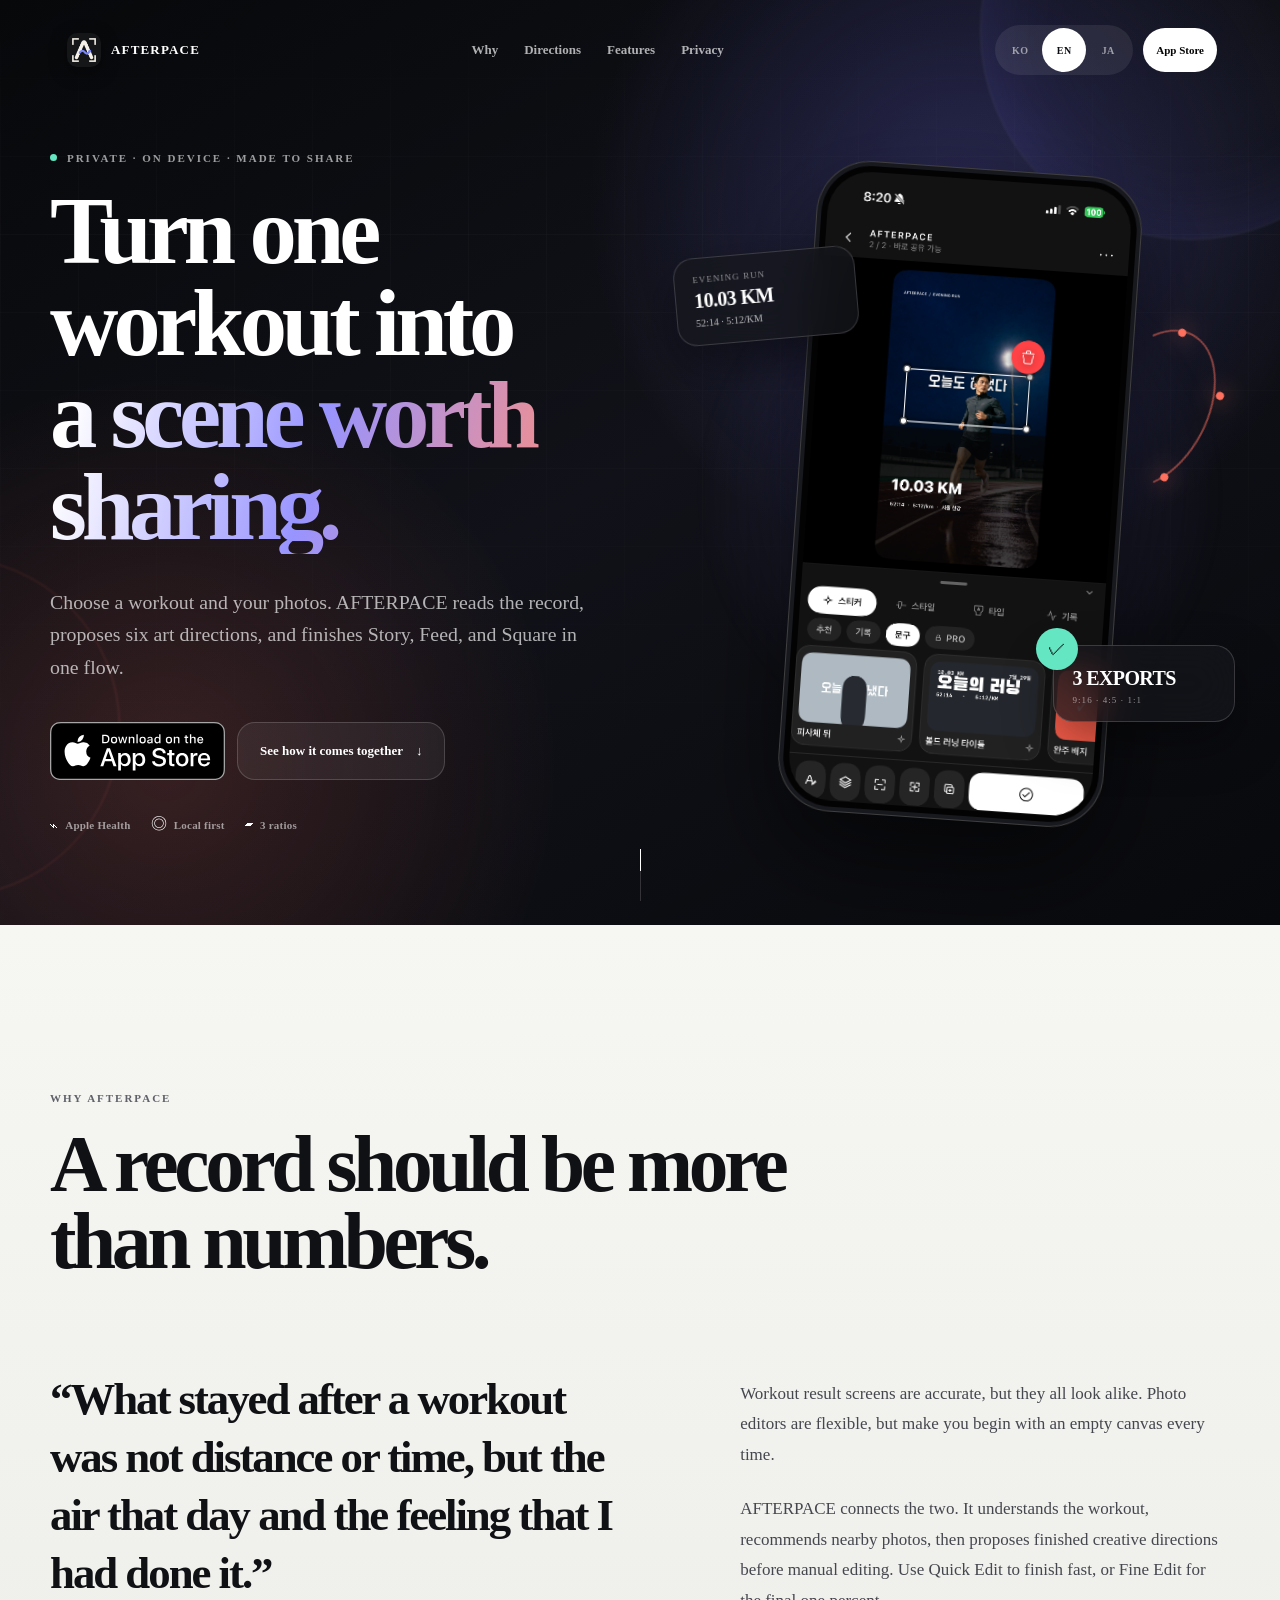
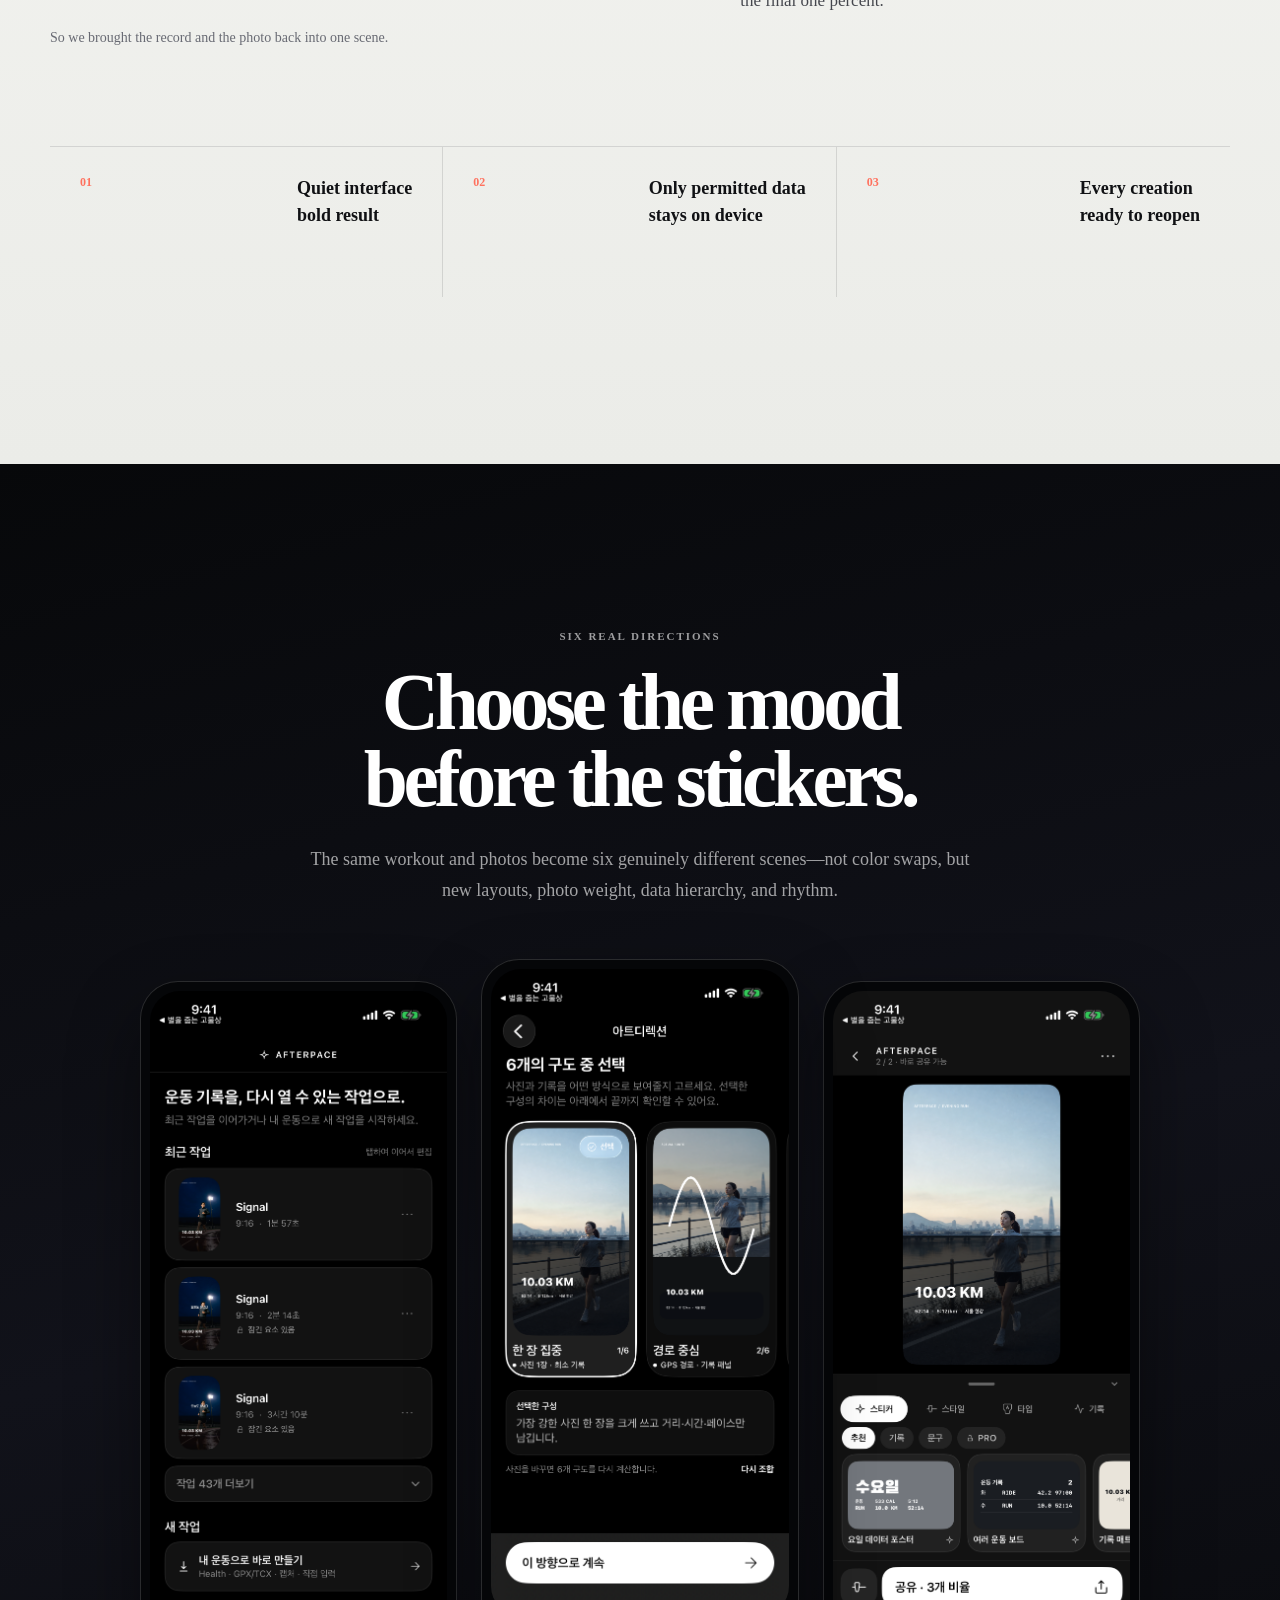
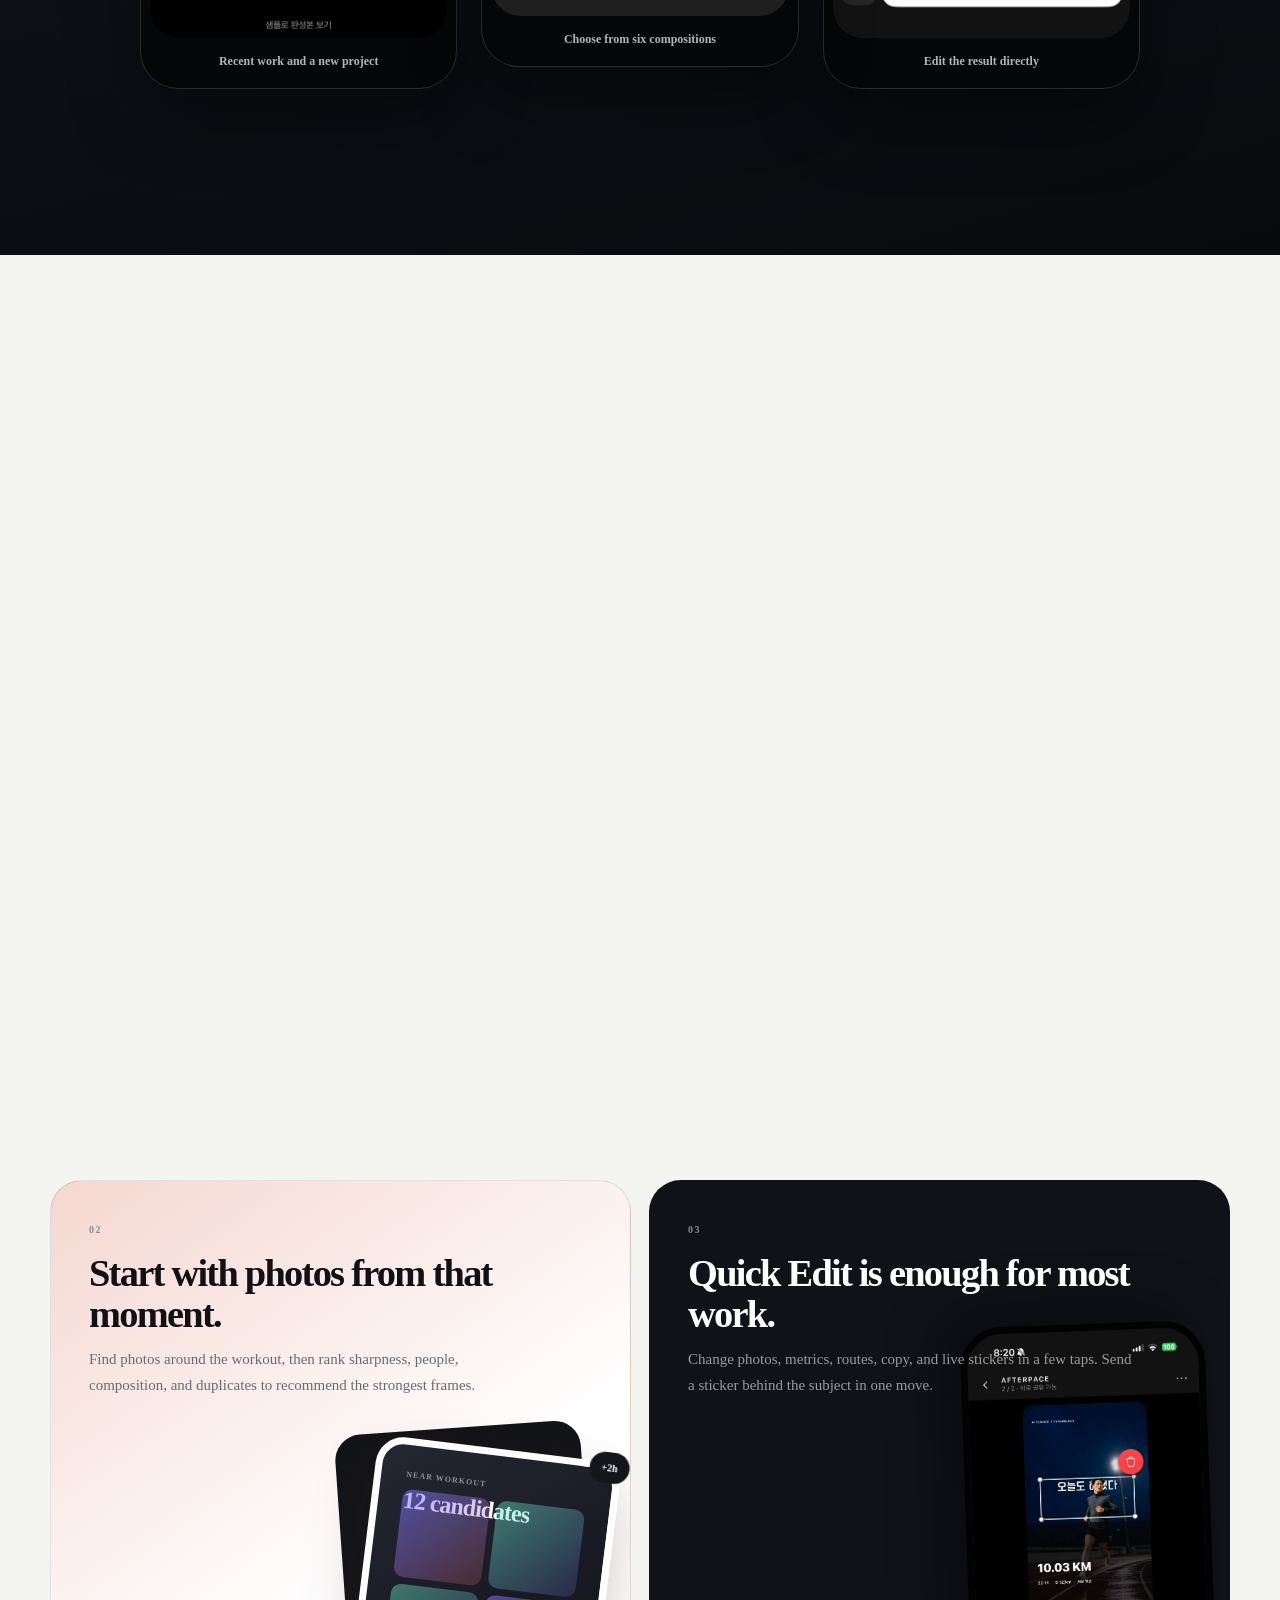
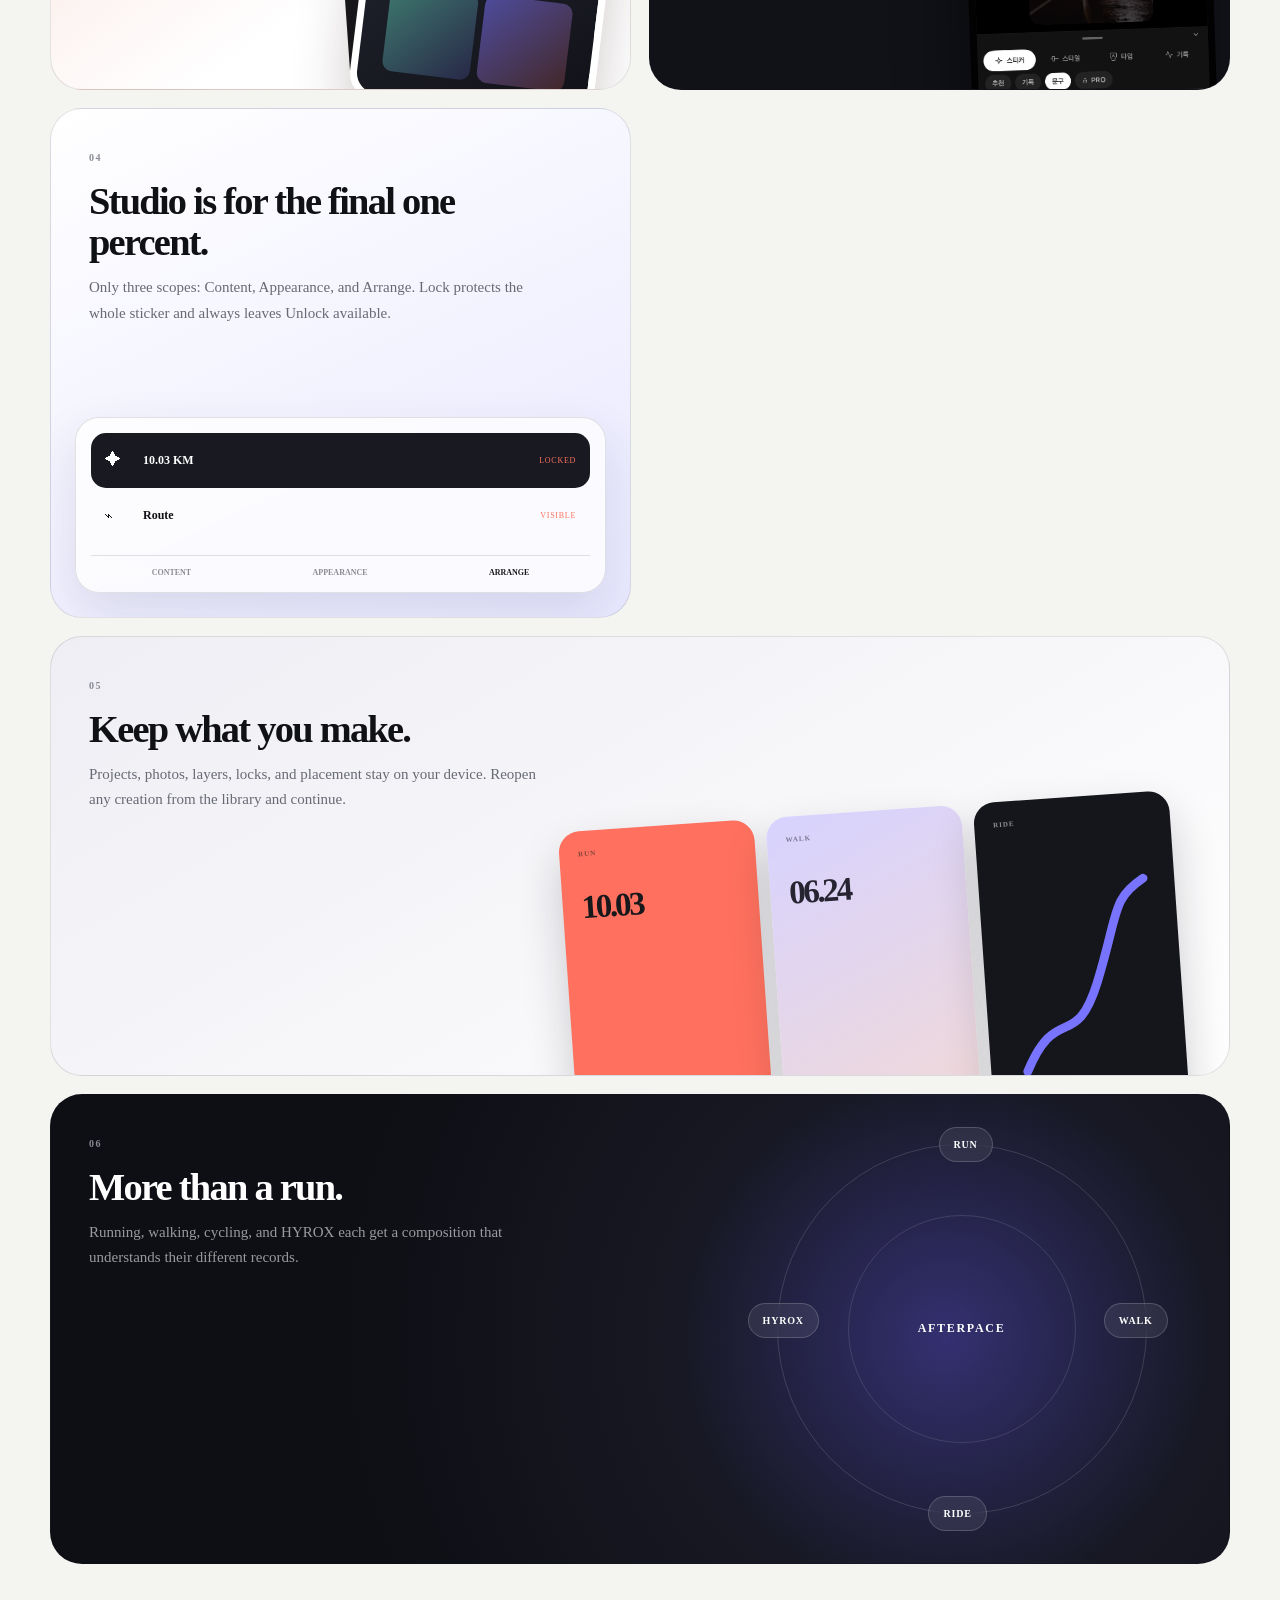
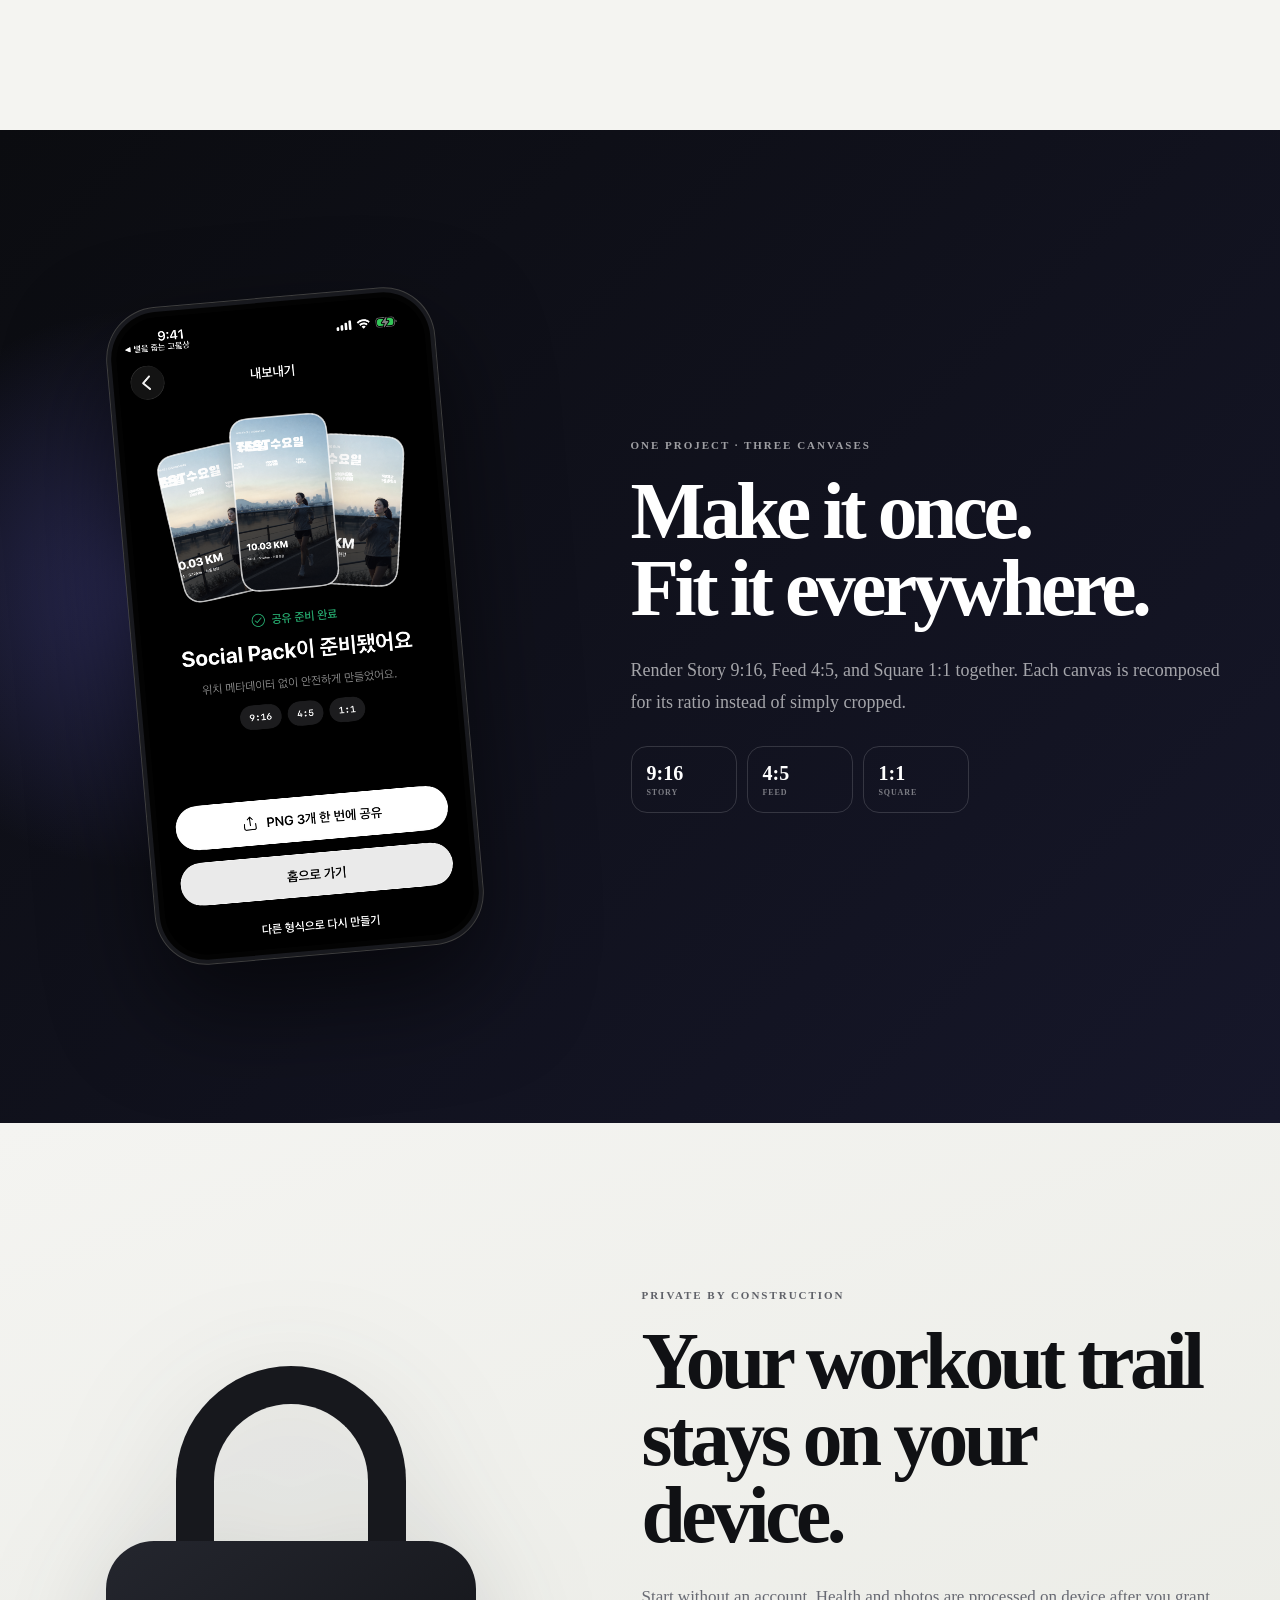
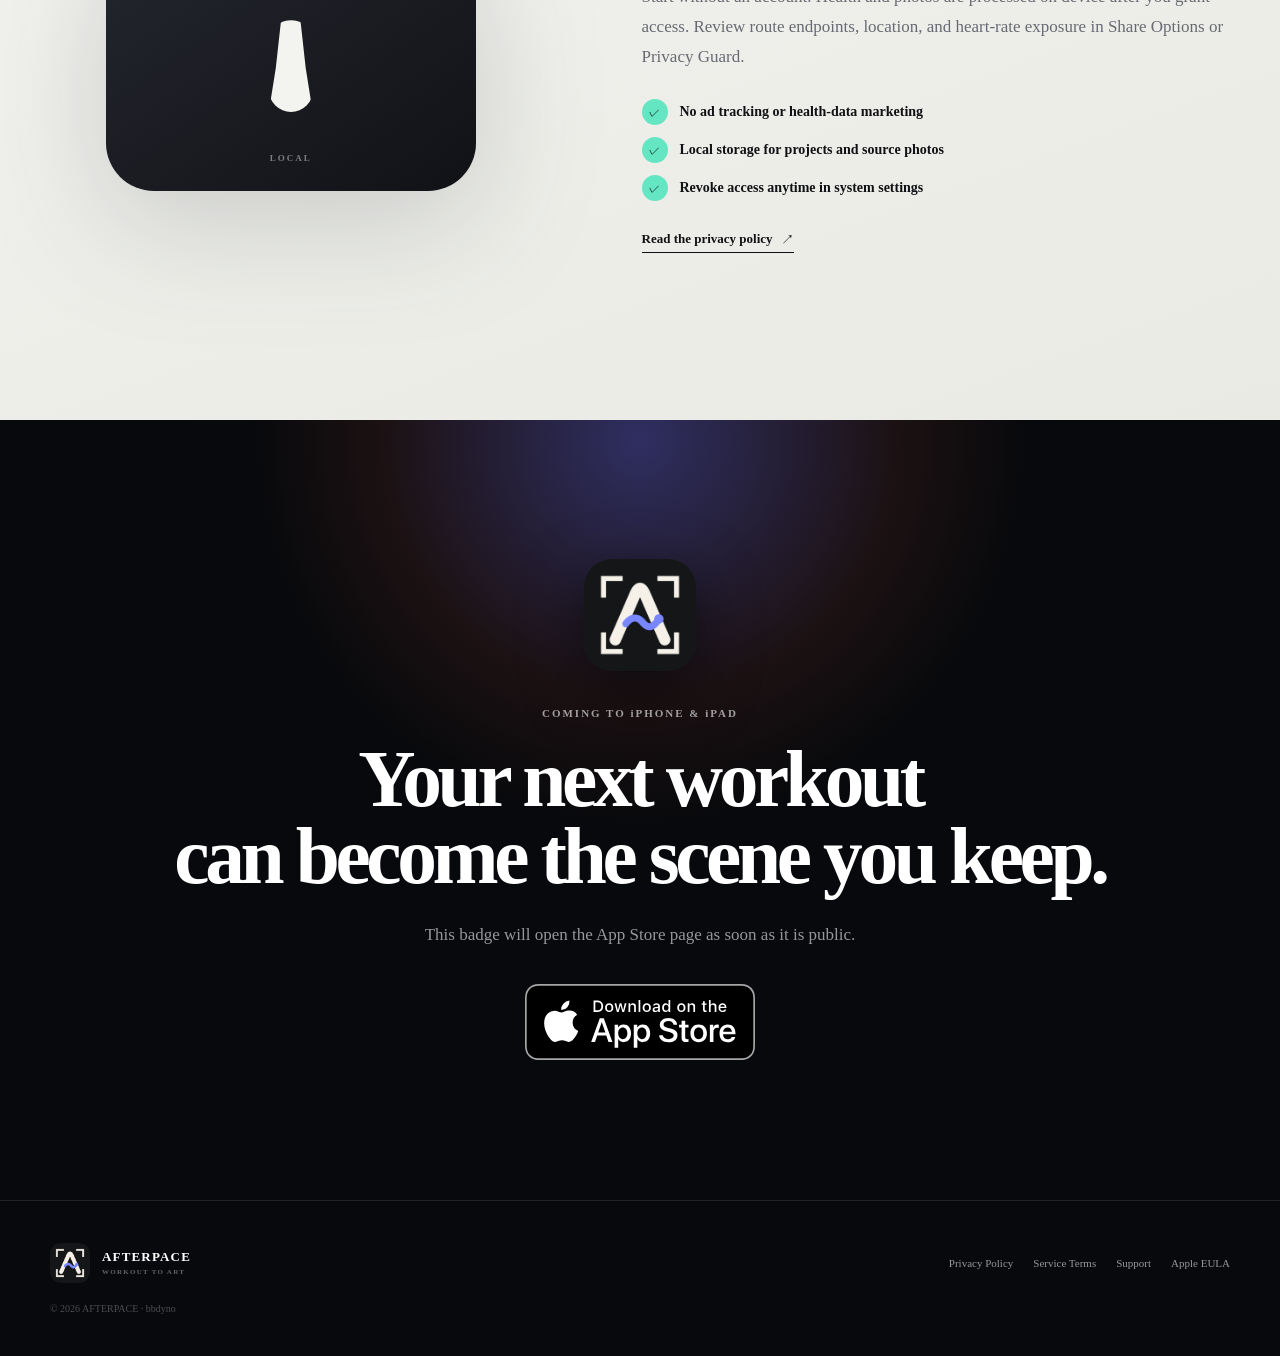
==== commit cc225461: "feat: publish real app screens and App Store badge" ====
--- a/index.html
+++ b/index.html
@@ -25,8 +25,8 @@
   <link rel="icon" href="assets/images/app-icon.png">
   <link rel="apple-touch-icon" href="assets/images/app-icon.png">
   <link rel="manifest" href="site.webmanifest">
-  <link rel="stylesheet" href="assets/site.css?v=20260729-2">
-  <script src="assets/site.js?v=20260729-2" defer></script>
+  <link rel="stylesheet" href="assets/site.css?v=20260730-3">
+  <script src="assets/site.js?v=20260730-3" defer></script>
 </head>
 <body>
   <a class="skip-link" href="#main" data-copy="skip">본문으로 건너뛰기</a>
@@ -48,7 +48,7 @@
         <button type="button" data-language="en" aria-pressed="false">EN</button>
         <button type="button" data-language="ja" aria-pressed="false">JA</button>
       </div>
-      <a class="store-pill store-target" href="#availability" data-copy="storeShort">App Store 준비 중</a>
+      <a class="store-pill store-target" href="https://apps.apple.com/app/id6795422558" data-copy="storeShort">App Store</a>
     </div>
   </header>
 
@@ -65,9 +65,8 @@
         </h1>
         <p class="hero-lede" data-copy="heroBody">운동과 사진을 고르세요. AFTERPACE가 기록을 읽고, 여섯 개의 아트 디렉션과 Story·Feed·Square를 한 번에 완성합니다.</p>
         <div class="hero-actions">
-          <a class="button button-primary store-target" href="#availability">
-            <span class="apple-mark" aria-hidden="true">●</span>
-            <span><small data-copy="downloadOn">Download on the</small><strong data-copy="appStoreSoon">App Store · 출시 준비 중</strong></span>
+          <a class="app-store-badge-link store-target" href="https://apps.apple.com/app/id6795422558" aria-label="App Store에서 AFTERPACE 보기" data-copy-aria="appStoreAria">
+            <img class="app-store-badge" src="assets/images/app-store/download-ko.svg" alt="App Store에서 다운로드" data-store-badge>
           </a>
           <a class="button button-secondary" href="#directions"><span data-copy="seeHow">어떻게 완성되는지 보기</span><span aria-hidden="true">↓</span></a>
         </div>
@@ -81,17 +80,7 @@
       <div class="hero-visual reveal" data-parallax>
         <div class="halo" aria-hidden="true"></div>
         <div class="phone phone-main">
-          <div class="phone-island" aria-hidden="true"></div>
-          <div class="workspace-screen" role="img" aria-label="AFTERPACE Quick Edit 워크스페이스" data-copy-aria="workspaceAria">
-            <div class="workspace-top"><span>QUICK EDIT</span><b>•••</b></div>
-            <div class="workspace-canvas">
-              <span>EVENING RUN</span>
-              <div class="workspace-metric"><strong>10.03</strong><small>KM</small></div>
-              <svg viewBox="0 0 240 180" aria-hidden="true"><path d="M25 145 C47 118 56 84 91 91 S129 136 149 91 S183 38 215 32"/><circle cx="25" cy="145" r="5"/><circle cx="215" cy="32" r="5"/></svg>
-              <div class="workspace-stats"><span>52:14</span><span>5:12 /KM</span><span>148 BPM</span></div>
-            </div>
-            <div class="workspace-tools"><span>PHOTO</span><span>DATA</span><span>ROUTE</span><span>TYPE</span></div>
-          </div>
+          <img class="app-screen-image" src="assets/images/screenshots/app-quick-edit-device.png" alt="실제 iPhone에서 실행 중인 AFTERPACE Quick Edit" data-copy-alt="quickScreenAlt">
         </div>
         <div class="floating-card card-distance" aria-hidden="true"><small>EVENING RUN</small><strong>10.03 KM</strong><span>52:14 · 5:12/KM</span></div>
         <div class="floating-card card-ready" aria-hidden="true"><span class="ready-check">✓</span><strong>3 EXPORTS</strong><small>9:16 · 4:5 · 1:1</small></div>
@@ -128,13 +117,10 @@
         <h2 data-copy="directionsTitle">스티커를 고르기 전에,<br>먼저 분위기를 고르세요.</h2>
         <p data-copy="directionsBody">같은 운동과 사진도 완전히 다른 여섯 장면이 됩니다. 단순한 색상 변형이 아니라 레이아웃, 사진 비중, 기록의 위계와 여백이 달라집니다.</p>
       </div>
-      <div class="direction-rail reveal" aria-label="여섯 가지 아트 디렉션" data-copy-aria="directionsAria">
-        <figure class="direction-card"><div class="direction-preview preview-editorial" aria-hidden="true"><small>EVENING / 07.29</small><strong>10.03</strong><span>KM</span><i></i></div><figcaption><strong>Editorial</strong><span data-copy="dir1">사진 중심의 절제된 편집</span></figcaption></figure>
-        <figure class="direction-card"><div class="direction-preview preview-route" aria-hidden="true"><small>ROUTE 01</small><svg viewBox="0 0 180 260"><path d="M24 223 C42 187 38 143 78 151 S121 196 133 133 S137 57 159 34"/><circle cx="24" cy="223" r="5"/><circle cx="159" cy="34" r="5"/></svg><strong>52:14</strong></div><figcaption><strong>Route Sculpture</strong><span data-copy="dir2">경로가 만드는 조형</span></figcaption></figure>
-        <figure class="direction-card"><div class="direction-preview preview-bold" aria-hidden="true"><small>AFTER</small><strong>10<br>.03</strong><span>PACE 5:12</span></div><figcaption><strong>Bold Type</strong><span data-copy="dir3">기록을 선언하는 타이포</span></figcaption></figure>
-        <figure class="direction-card"><div class="direction-preview preview-receipt" aria-hidden="true"><small>TRAINING LOG</small><strong>RUN / 029</strong><span>DISTANCE&nbsp;&nbsp;10.03 KM<br>TIME&nbsp;&nbsp;&nbsp;&nbsp;&nbsp;&nbsp;52:14<br>AVG PACE&nbsp;&nbsp;5:12</span><i>──────────</i></div><figcaption><strong>Analog Receipt</strong><span data-copy="dir4">훈련을 수집하는 로그</span></figcaption></figure>
-        <figure class="direction-card"><div class="direction-preview preview-diary" aria-hidden="true"><small>JULY 29</small><strong>evening<br>pace</strong><span>10.03 KM · 52:14</span><i></i></div><figcaption><strong>Soft Diary</strong><span data-copy="dir5">감정이 남는 부드러운 기록</span></figcaption></figure>
-        <figure class="direction-card"><div class="direction-preview preview-motion" aria-hidden="true"><small>MOTION / 01</small><div class="motion-shape"></div><strong>10.03 KM</strong><span>KEEP MOVING</span></div><figcaption><strong>Motion Cutout</strong><span data-copy="dir6">피사체와 기록의 깊이</span></figcaption></figure>
+      <div class="actual-screen-gallery reveal" aria-label="실제 AFTERPACE 앱 화면" data-copy-aria="screenGalleryAria">
+        <figure class="actual-screen-card"><img src="assets/images/screenshots/app-home.png" alt="AFTERPACE 실제 홈 화면" data-copy-alt="homeScreenAlt"><figcaption data-copy="homeScreenCaption">최근 작업과 새 작업</figcaption></figure>
+        <figure class="actual-screen-card featured"><img src="assets/images/screenshots/app-directions.png" alt="AFTERPACE 실제 아트 디렉션 선택 화면" data-copy-alt="directionsScreenAlt"><figcaption data-copy="directionsScreenCaption">6개의 구도 중 선택</figcaption></figure>
+        <figure class="actual-screen-card"><img src="assets/images/screenshots/app-quick-edit.png" alt="AFTERPACE 실제 Quick Edit 화면" data-copy-alt="quickScreenAlt"><figcaption data-copy="quickScreenCaption">결과를 바로 편집</figcaption></figure>
       </div>
     </section>
 
@@ -154,7 +140,7 @@
         </article>
         <article class="feature feature-quick reveal">
           <div class="feature-copy"><span class="feature-number">03</span><h3 data-copy="quickTitle">대부분은 Quick Edit로 충분하게.</h3><p data-copy="quickBody">사진, 기록, 경로, 문구와 라이브 스티커를 탭 몇 번으로 바꿉니다. 피사체 뒤로 보내는 깊이 효과도 한 동작입니다.</p></div>
-          <div class="mini-phone" aria-hidden="true"><div class="depth-canvas"><small>SUBJECT DEPTH</small><div class="depth-orbit"><i></i><b></b></div><strong>10.03 KM</strong><span>BEHIND / FRONT</span></div></div>
+          <img class="feature-app-screen" src="assets/images/screenshots/app-quick-edit-device.png" alt="실제 iPhone의 피사체 깊이 편집 화면" data-copy-alt="depthScreenAlt">
         </article>
         <article class="feature feature-studio reveal">
           <div class="feature-copy"><span class="feature-number">04</span><h3 data-copy="studioTitle">Studio는 마지막 1%를 위해.</h3><p data-copy="studioBody">내용·모양·배치, 세 범위만 제공합니다. Lock은 스티커 전체를 실제로 보호하고 언제나 해제할 수 있습니다.</p></div>
@@ -177,7 +163,7 @@
 
     <section class="pack section-dark">
       <div class="pack-visual reveal">
-        <div class="phone phone-pack" aria-hidden="true"><div class="pack-screen"><small>SOCIAL PACK</small><strong>3 EXPORTS</strong><div class="pack-ratios"><span><i></i><b>9:16</b></span><span><i></i><b>4:5</b></span><span><i></i><b>1:1</b></span></div><div class="pack-ready">READY TO SHARE</div></div></div>
+        <div class="phone phone-pack"><img class="app-screen-image" src="assets/images/screenshots/app-social-pack.png" alt="AFTERPACE 실제 Social Pack 내보내기 화면" data-copy-alt="socialPackScreenAlt"></div>
       </div>
       <div class="pack-copy reveal">
         <p class="eyebrow" data-copy="packEyebrow">ONE PROJECT · THREE CANVASES</p>
@@ -207,10 +193,11 @@
       <img class="availability-icon reveal" src="assets/images/app-icon.png" alt="AFTERPACE 앱 아이콘" data-copy-alt="appIconAlt">
       <p class="eyebrow reveal" data-copy="availabilityEyebrow">COMING TO iPHONE & iPAD</p>
       <h2 class="reveal" data-copy="availabilityTitle">다음 운동은,<br>남기고 싶은 장면이 됩니다.</h2>
-      <p class="reveal" data-copy="availabilityBody">App Store 공개 페이지를 준비하고 있습니다. 출시 전까지 제품 소식과 지원은 GitHub에서 확인할 수 있습니다.</p>
+      <p class="reveal" data-copy="availabilityBody">App Store 페이지가 공개되면 아래 버튼에서 바로 확인할 수 있습니다.</p>
       <div class="availability-actions reveal">
-        <span class="button button-primary disabled" role="status"><span class="apple-mark" aria-hidden="true">●</span><span><small data-copy="appStoreLabel">App Store</small><strong data-copy="comingSoon">출시 준비 중</strong></span></span>
-        <a class="button button-secondary light" href="https://github.com/bbdyno/AFTERPACE" target="_blank" rel="noreferrer"><span data-copy="viewGithub">GitHub에서 보기</span><span aria-hidden="true">↗</span></a>
+        <a class="app-store-badge-link store-target large" href="https://apps.apple.com/app/id6795422558" aria-label="App Store에서 AFTERPACE 보기" data-copy-aria="appStoreAria">
+          <img class="app-store-badge" src="assets/images/app-store/download-ko.svg" alt="App Store에서 다운로드" data-store-badge>
+        </a>
       </div>
     </section>
   </main>
--- a/assets/site.css
+++ b/assets/site.css
@@ -133,6 +133,10 @@
 .gradient-text { color: transparent; background: linear-gradient(105deg, #fff 5%, #9894ff 48%, #ff8e7d 95%); -webkit-background-clip: text; background-clip: text; }
 .hero-lede { max-width: 610px; margin: 32px 0 0; color: rgba(255,255,255,.68); font-size: clamp(17px, 1.55vw, 21px); line-height: 1.65; word-break: keep-all; }
 .hero-actions { margin-top: 38px; display: flex; align-items: stretch; flex-wrap: wrap; gap: 12px; }
+.app-store-badge-link { display: inline-flex; align-items: center; min-height: 58px; border-radius: 12px; transition: transform .25s ease, filter .25s ease; }
+.app-store-badge-link:hover { transform: translateY(-3px); filter: brightness(1.08); }
+.app-store-badge { width: 175px; height: auto; }
+.app-store-badge-link.large .app-store-badge { width: min(230px, 72vw); }
 .button { min-height: 58px; padding: 0 22px; border: 1px solid rgba(255,255,255,.17); border-radius: 18px; display: inline-flex; align-items: center; justify-content: center; gap: 13px; font-size: 13px; font-weight: 760; transition: transform .25s ease, background .25s ease, border-color .25s ease; }
 .button:hover { transform: translateY(-3px); }
 .button-primary { min-width: 220px; color: #08090b; background: #fff; border-color: #fff; justify-content: flex-start; }
@@ -151,6 +155,7 @@
 .halo { position: absolute; width: min(550px, 46vw); aspect-ratio: 1; border-radius: 50%; background: radial-gradient(circle, rgba(119,115,255,.22), rgba(119,115,255,.03) 57%, transparent 68%); filter: blur(4px); }
 .phone { position: relative; border: 1px solid rgba(255,255,255,.24); background: #030303; box-shadow: 0 44px 100px rgba(0,0,0,.58), inset 0 0 0 4px #18191e; overflow: hidden; }
 .phone-main { width: min(326px, 69vw); aspect-ratio: 0.5; padding: 10px; border-radius: 54px; transform: rotateX(var(--tilt-x, 0deg)) rotateY(var(--tilt-y, 0deg)) rotateZ(4deg); transition: transform .18s ease-out; }
+.app-screen-image { width: 100%; height: 100%; border-radius: 43px; object-fit: cover; object-position: top center; }
 .phone-island { position: absolute; z-index: 2; top: 20px; left: 50%; width: 86px; height: 24px; border-radius: 999px; background: #020202; transform: translateX(-50%); }
 .workspace-screen { width: 100%; height: 100%; padding: 52px 13px 14px; border-radius: 43px; color: #fff; background: #0c0d12; display: flex; flex-direction: column; gap: 12px; overflow: hidden; }
 .workspace-top { display: flex; justify-content: space-between; align-items: center; color: rgba(255,255,255,.55); font-size: 8px; font-weight: 800; letter-spacing: .14em; }
@@ -200,6 +205,11 @@
 .principles span { font-size: 18px; font-weight: 700; line-height: 1.45; }
 
 .directions { background: linear-gradient(165deg, #07080a 0%, #11121a 54%, #090a0d 100%); }
+.actual-screen-gallery { width: min(1000px, 100%); margin: 76px auto 0; display: grid; grid-template-columns: repeat(3, minmax(0, 1fr)); align-items: end; gap: 24px; }
+.actual-screen-card { margin: 0; padding: 9px; border: 1px solid rgba(255,255,255,.15); border-radius: 38px; background: #050608; box-shadow: 0 30px 70px rgba(0,0,0,.44); }
+.actual-screen-card.featured { transform: translateY(-22px); }
+.actual-screen-card img { width: 100%; aspect-ratio: 1206 / 2622; border-radius: 30px; object-fit: cover; object-position: top center; }
+.actual-screen-card figcaption { padding: 16px 8px 10px; color: rgba(255,255,255,.7); font-size: 12px; font-weight: 700; text-align: center; }
 .direction-rail { width: min(1500px, calc(100vw - 24px)); margin: 78px auto 0; padding: 24px 0 40px; display: grid; grid-auto-flow: column; grid-auto-columns: minmax(230px, 285px); gap: 18px; overflow-x: auto; scroll-snap-type: x mandatory; scrollbar-color: rgba(255,255,255,.3) transparent; }
 .direction-card { margin: 0; scroll-snap-align: center; }
 .direction-card:nth-child(even) { transform: translateY(26px); }
@@ -243,6 +253,7 @@
 .photo-stack span { position: absolute; z-index: 2; top: -10px; right: -8px; padding: 10px 12px; color: #fff; background: #15161b; border-radius: 999px; font-size: 10px; font-weight: 800; }
 .feature-quick { color: #fff; background: #111218; }
 .feature-quick p { color: rgba(255,255,255,.58); }
+.feature-app-screen { position: absolute; right: 16px; bottom: -152px; width: min(245px, 47%); border: 7px solid #020203; border-radius: 42px; box-shadow: -20px -12px 55px rgba(0,0,0,.38); transform: rotate(-2deg); }
 .mini-phone { position: absolute; right: 0; bottom: -80px; width: 260px; height: 375px; padding: 8px 8px 0; background: #000; border-radius: 38px 0 0 0; box-shadow: -20px -20px 55px rgba(0,0,0,.25); overflow: hidden; transform: rotate(-2deg); }
 .depth-canvas{position:relative;width:100%;height:100%;padding:28px 22px;color:#fff;background:radial-gradient(circle at 60% 55%,rgba(120,116,255,.27),transparent 35%),#111218;border-radius:30px 0 0 0;overflow:hidden}.depth-canvas small{font-size:8px;font-weight:850;letter-spacing:.14em;color:rgba(255,255,255,.5)}.depth-canvas strong{position:absolute;z-index:2;left:21px;bottom:58px;font-size:32px;letter-spacing:-.07em}.depth-canvas>span{position:absolute;left:22px;bottom:39px;color:var(--mint);font-size:7px;font-weight:850;letter-spacing:.12em}.depth-orbit{position:absolute;right:-22px;top:92px;width:190px;height:190px;border:22px solid rgba(255,255,255,.1);border-radius:50%}.depth-orbit i{position:absolute;left:-42px;top:61px;width:126px;height:44px;border-radius:50%;background:var(--coral);transform:rotate(-23deg)}.depth-orbit b{position:absolute;right:13px;bottom:17px;width:65px;height:65px;border-radius:18px;background:var(--violet);transform:rotate(18deg)}
 .feature-studio { background: linear-gradient(155deg, #fff, #e8e8ff); }
@@ -366,6 +377,9 @@
   .principles { margin-top: 60px; grid-template-columns: 1fr; }
   .principles div { min-height: 112px; border-right: 0; border-bottom: 1px solid var(--line); }
   .direction-rail { margin-top: 50px; grid-auto-columns: 74vw; }
+  .actual-screen-gallery { margin-top: 52px; width: calc(100vw - 22px); max-width: none; grid-template-columns: none; grid-auto-flow: column; grid-auto-columns: min(76vw, 310px); gap: 15px; overflow-x: auto; padding: 22px 22px 38px 0; scroll-snap-type: x mandatory; }
+  .actual-screen-card { scroll-snap-align: center; }
+  .actual-screen-card.featured { transform: none; }
   .bento { margin-top: 48px; grid-template-columns: 1fr; }
   .feature, .feature-health, .feature-library, .feature-sports { grid-column: auto; min-height: 520px; padding: 26px; }
   .feature h3 { font-size: 32px; }
@@ -373,6 +387,7 @@
   .health-card .heart { width: 44px; height: 44px; }.health-card strong { font-size: 20px; }.health-card b { display: none; }
   .photo-stack { width: 205px; height: 230px; }
   .mini-phone { width: 225px; }
+  .feature-app-screen { right: -7px; bottom: -88px; width: 230px; }
   .library-strip { right: -45px; width: 105%; bottom: -10px; }
   .sports-orbit { width: 310px; height: 310px; bottom: -120px; }
   .pack, .privacy { gap: 65px; }
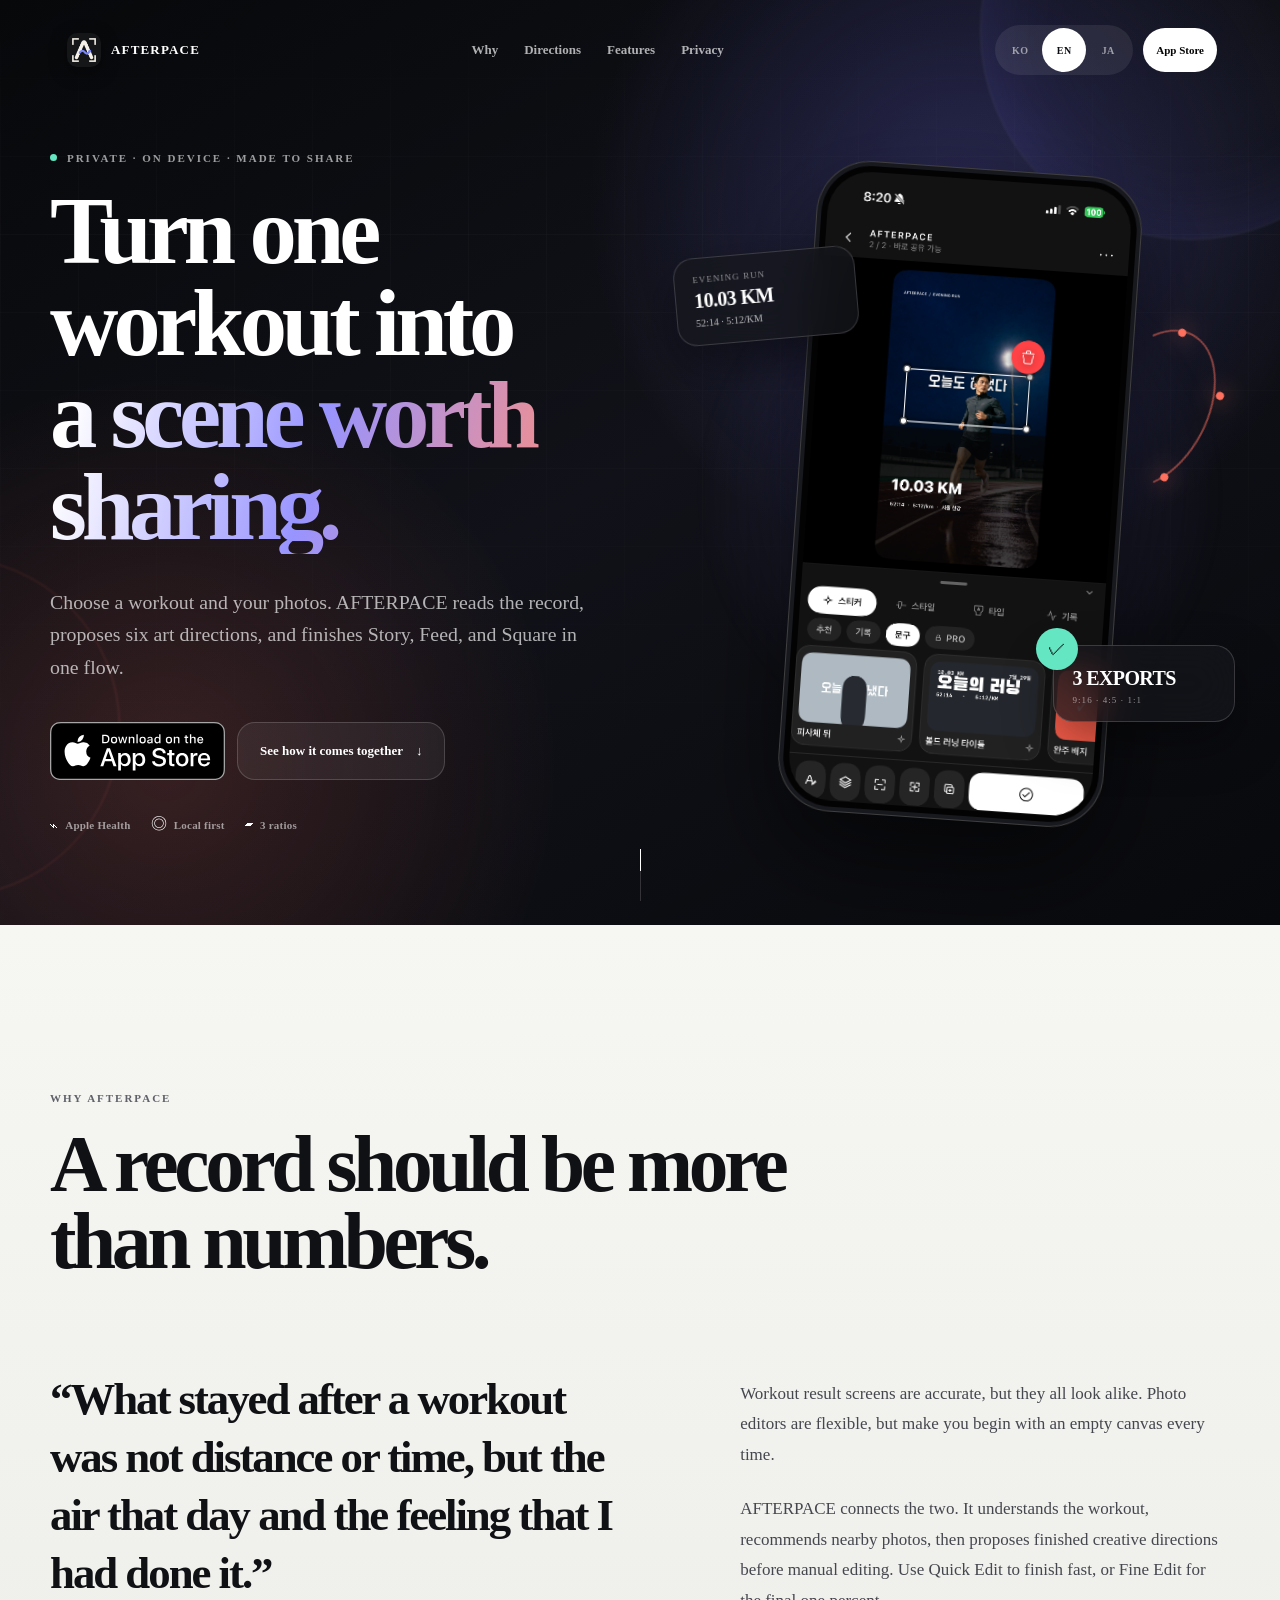
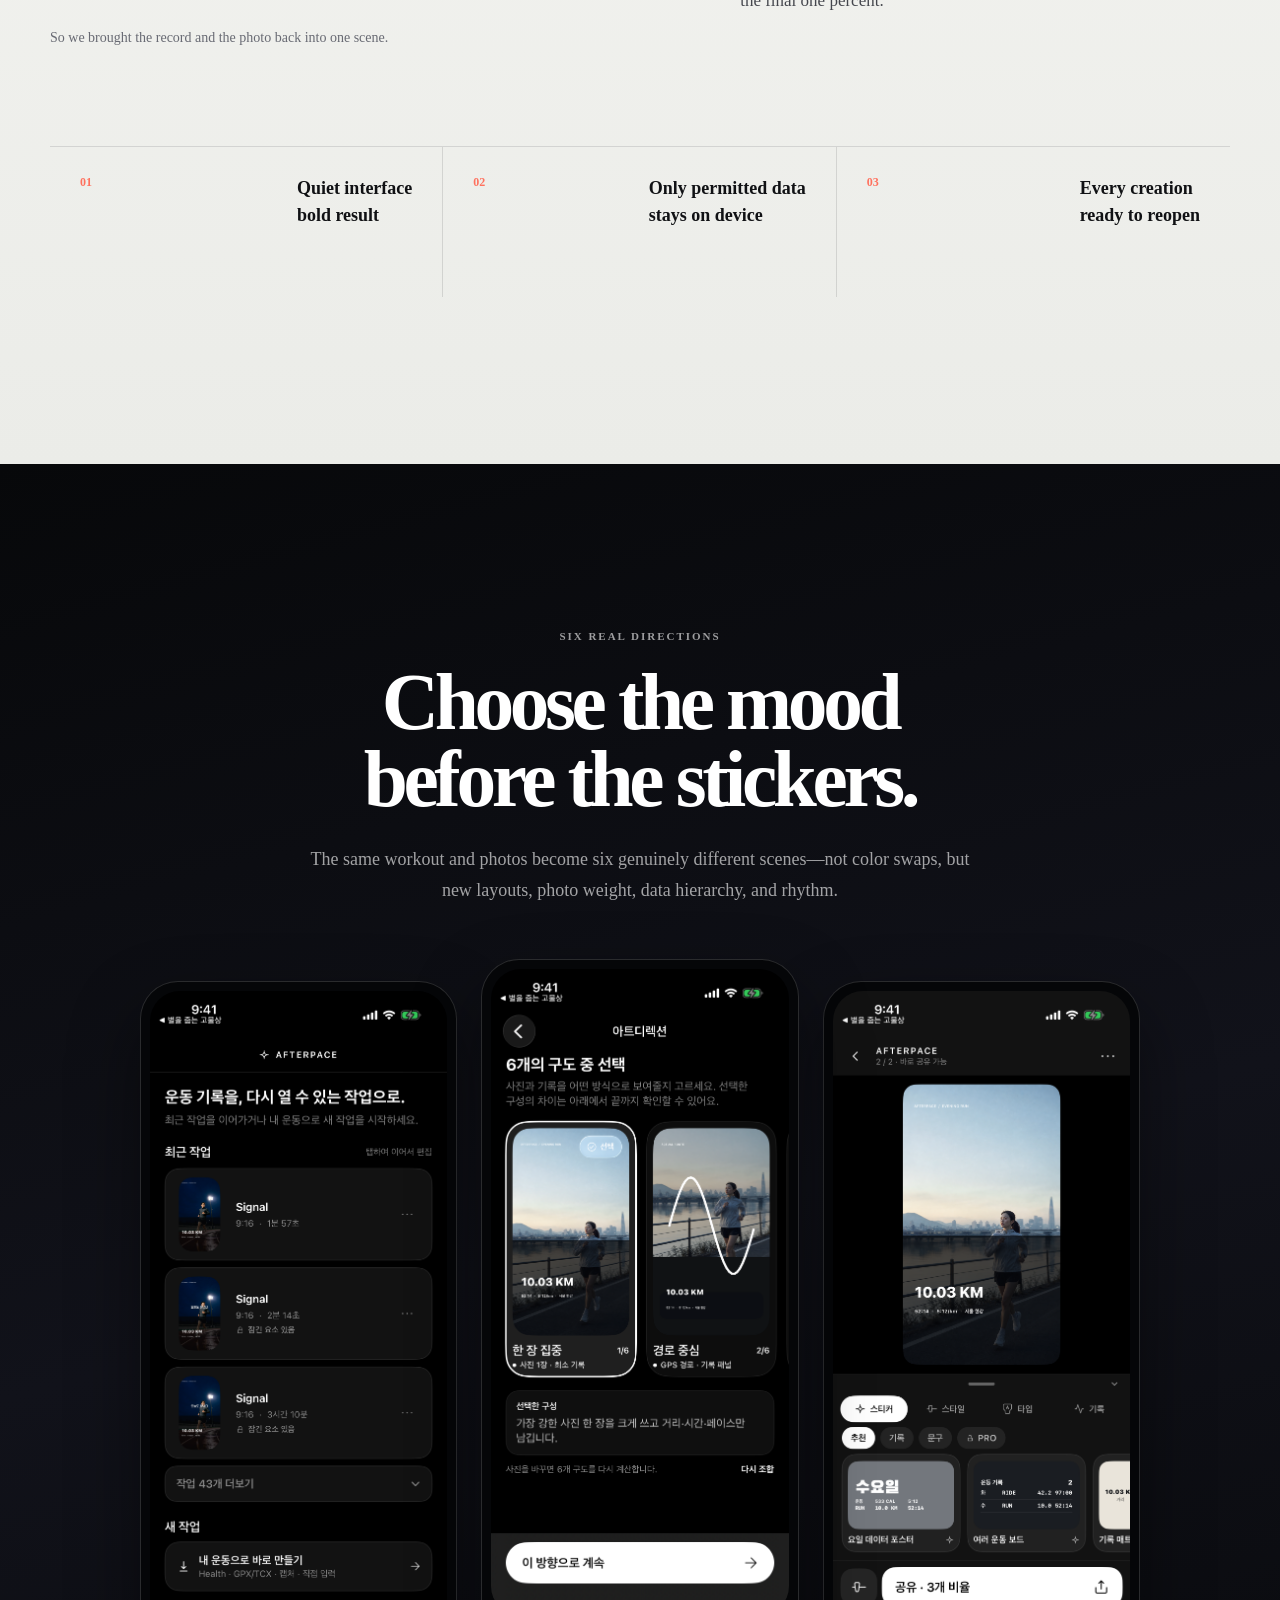
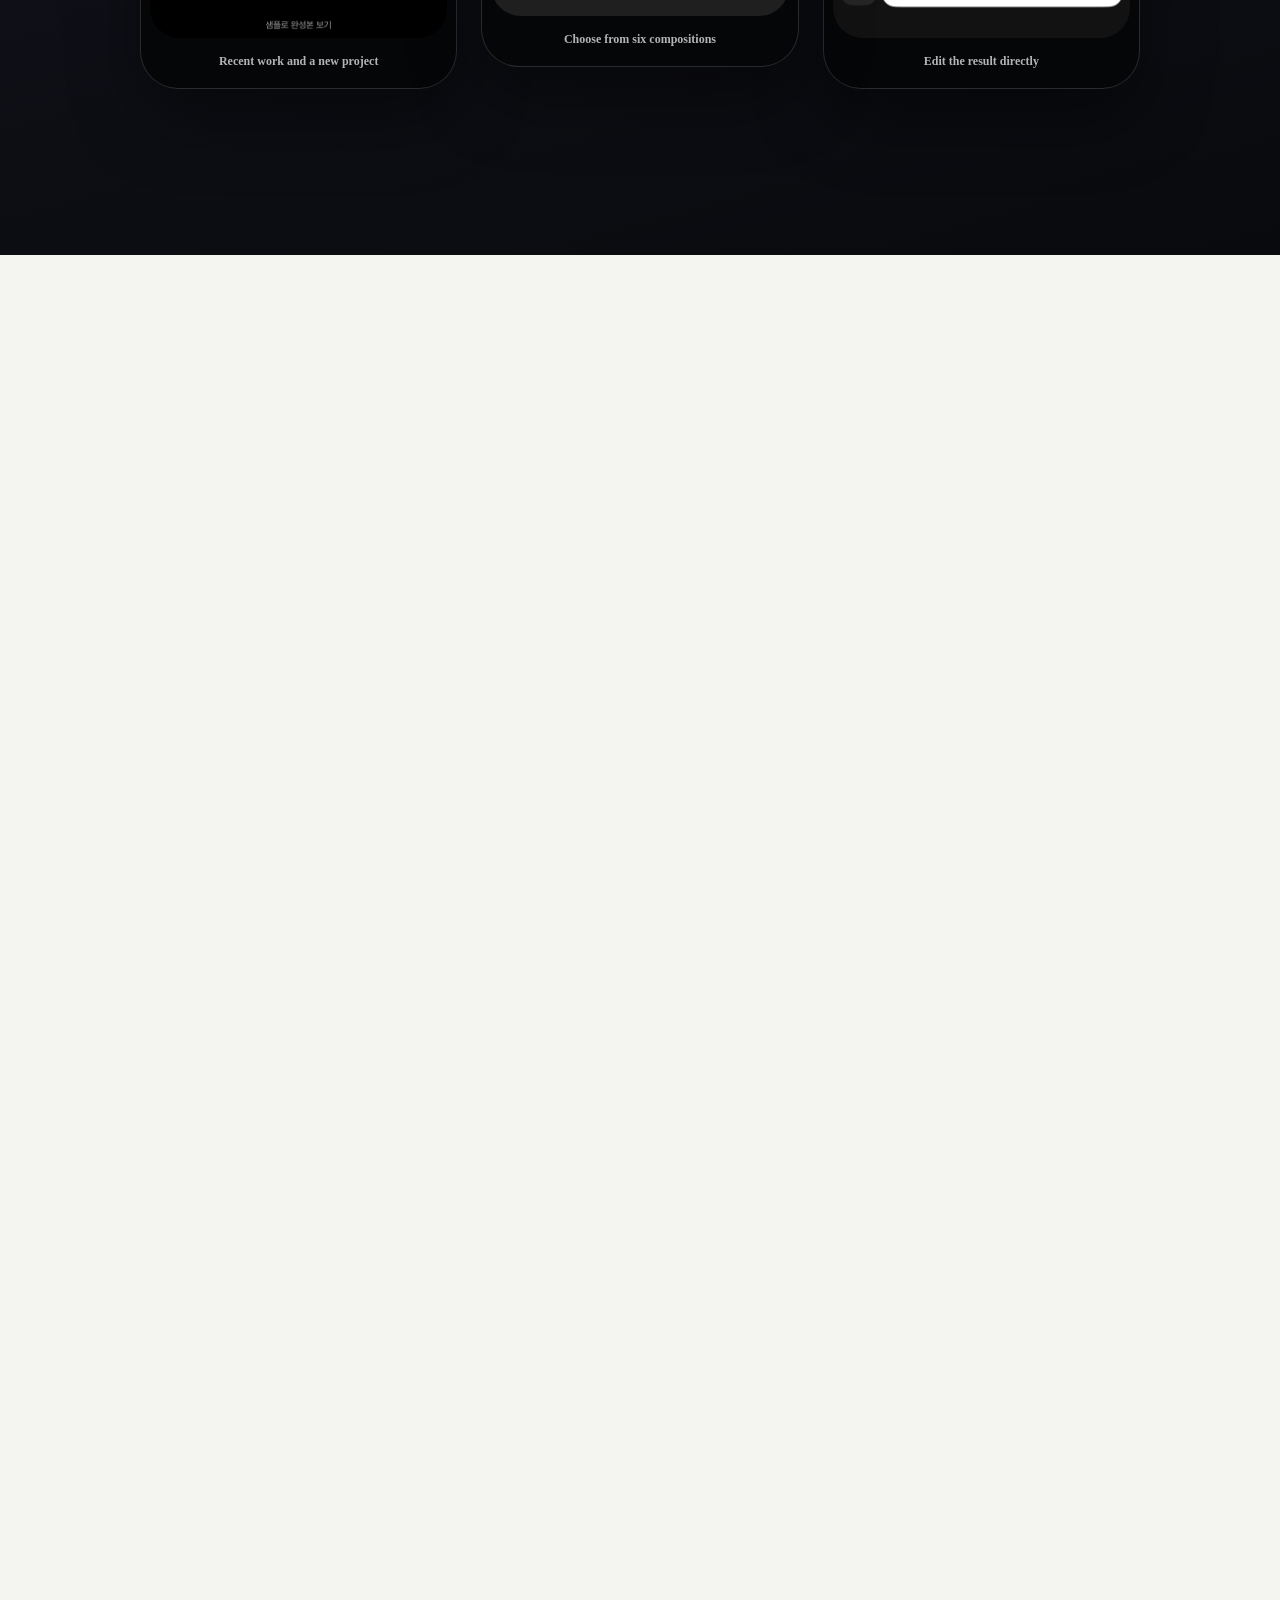
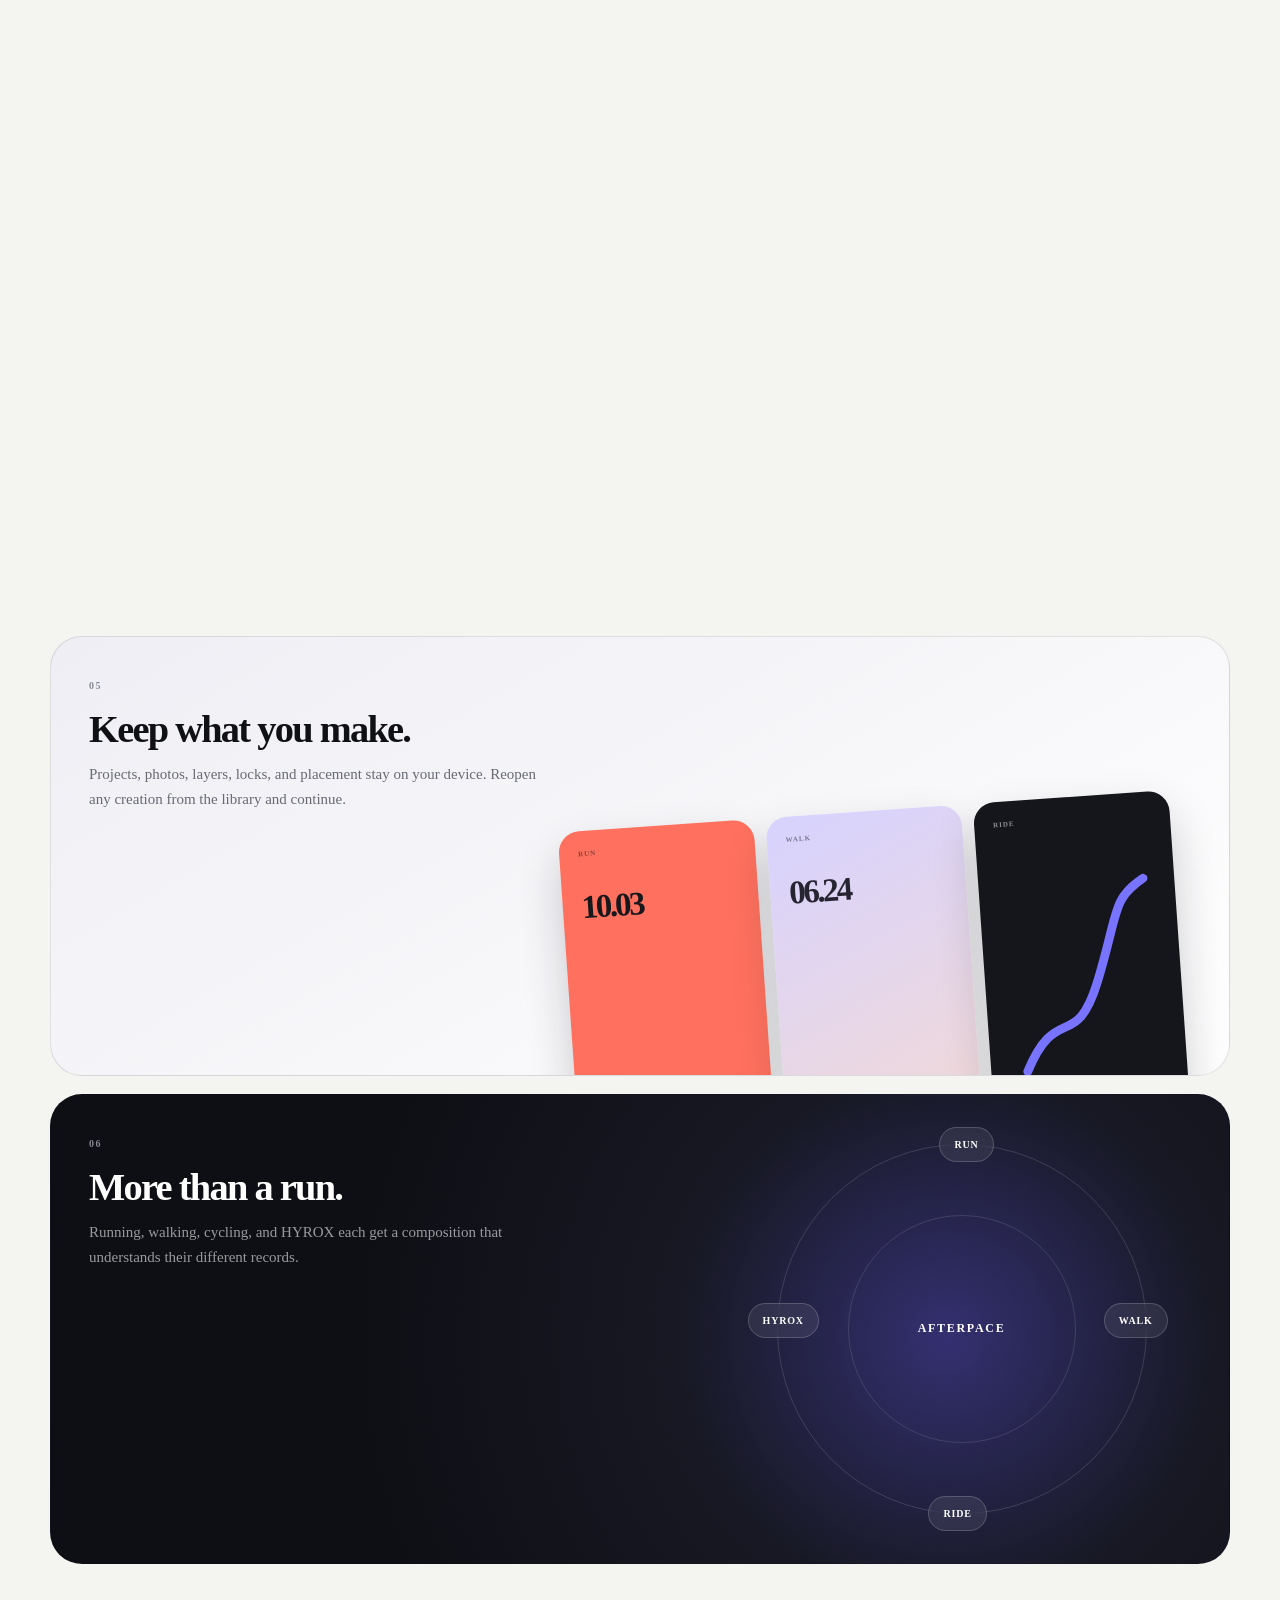
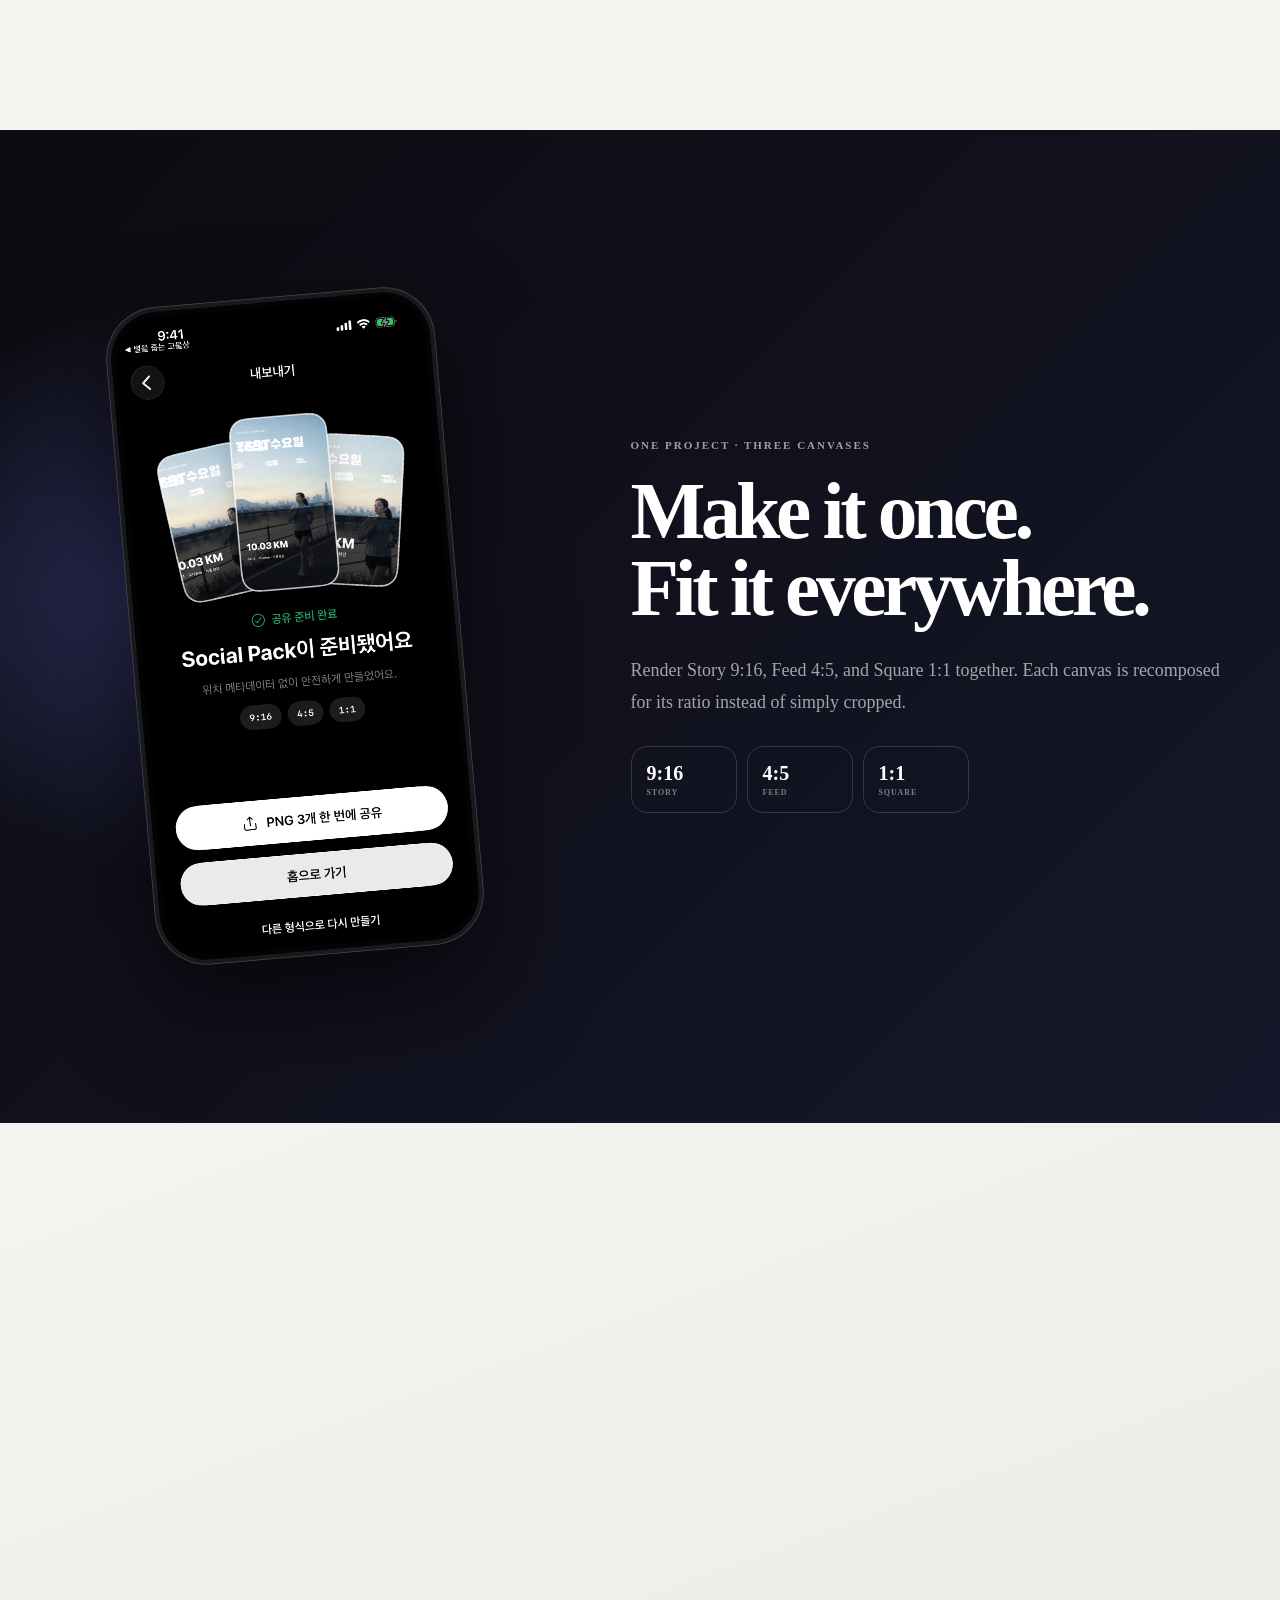
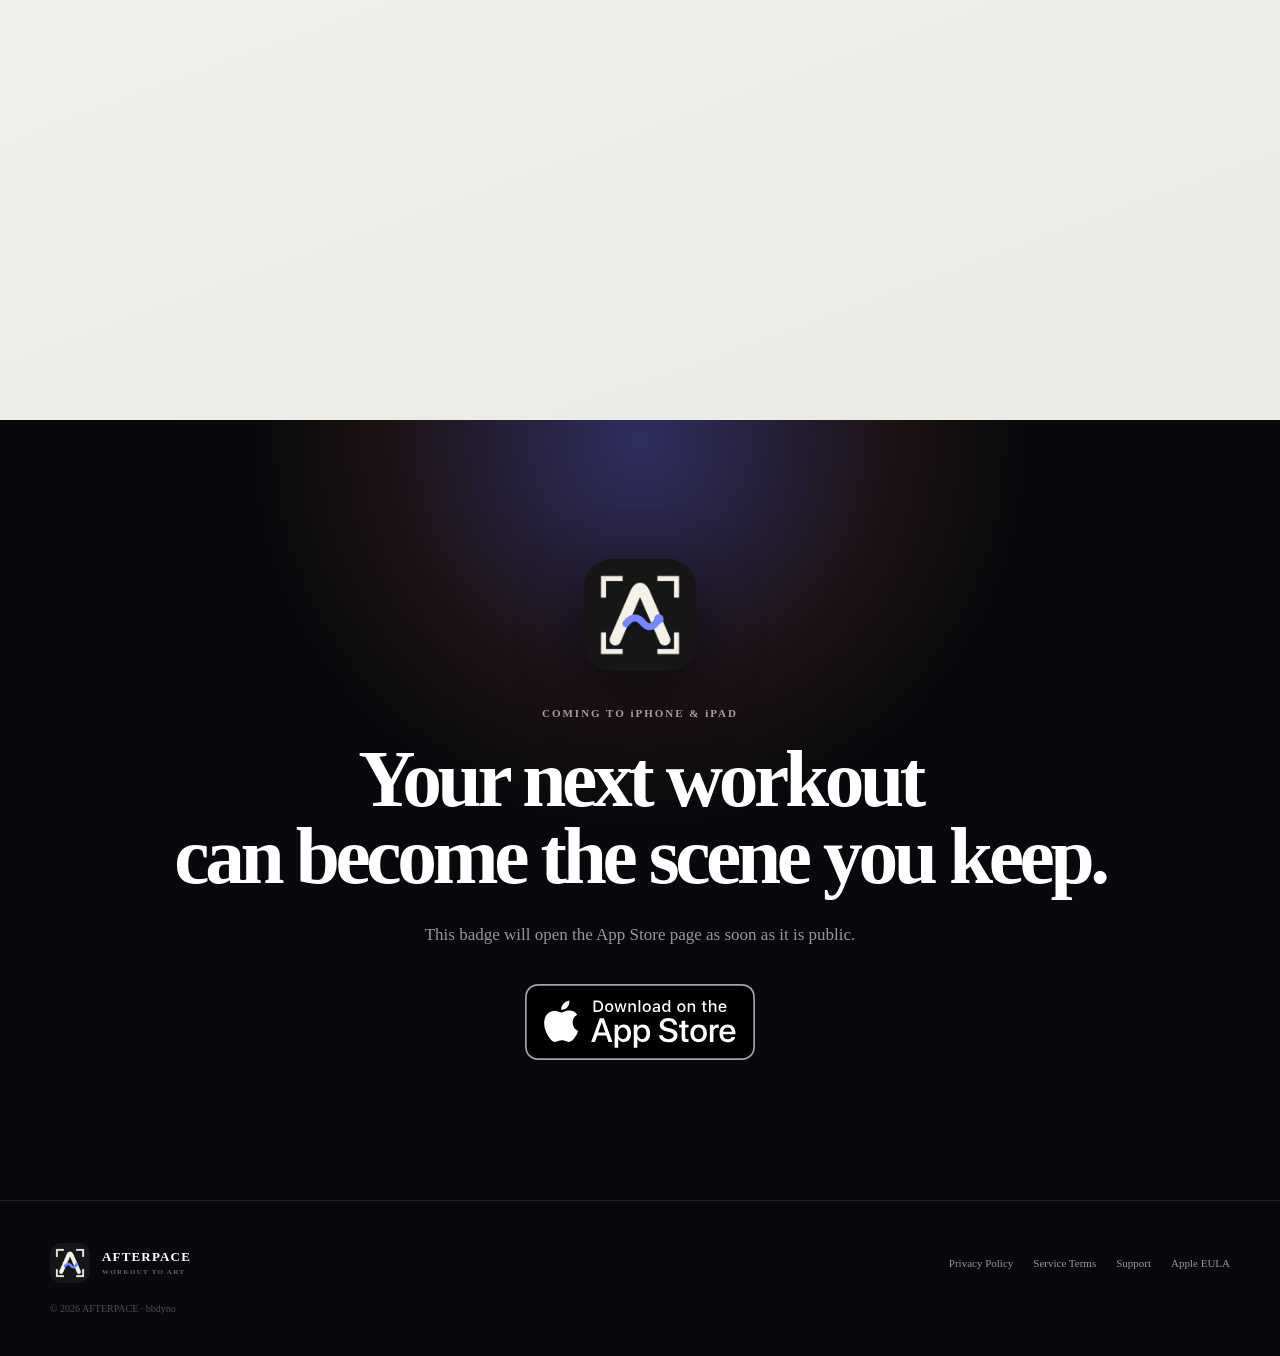
==== commit 06f913e8: "fix: enforce official App Store badge styling" ====
--- a/index.html
+++ b/index.html
@@ -25,8 +25,8 @@
   <link rel="icon" href="assets/images/app-icon.png">
   <link rel="apple-touch-icon" href="assets/images/app-icon.png">
   <link rel="manifest" href="site.webmanifest">
-  <link rel="stylesheet" href="assets/site.css?v=20260730-3">
-  <script src="assets/site.js?v=20260730-3" defer></script>
+  <link rel="stylesheet" href="assets/site.css?v=20260730-4">
+  <script src="assets/site.js?v=20260730-4" defer></script>
 </head>
 <body>
   <a class="skip-link" href="#main" data-copy="skip">본문으로 건너뛰기</a>
--- a/assets/site.css
+++ b/assets/site.css
@@ -133,20 +133,12 @@
 .gradient-text { color: transparent; background: linear-gradient(105deg, #fff 5%, #9894ff 48%, #ff8e7d 95%); -webkit-background-clip: text; background-clip: text; }
 .hero-lede { max-width: 610px; margin: 32px 0 0; color: rgba(255,255,255,.68); font-size: clamp(17px, 1.55vw, 21px); line-height: 1.65; word-break: keep-all; }
 .hero-actions { margin-top: 38px; display: flex; align-items: stretch; flex-wrap: wrap; gap: 12px; }
-.app-store-badge-link { display: inline-flex; align-items: center; min-height: 58px; border-radius: 12px; transition: transform .25s ease, filter .25s ease; }
-.app-store-badge-link:hover { transform: translateY(-3px); filter: brightness(1.08); }
+.app-store-badge-link { display: inline-block; line-height: 0; }
 .app-store-badge { width: 175px; height: auto; }
 .app-store-badge-link.large .app-store-badge { width: min(230px, 72vw); }
 .button { min-height: 58px; padding: 0 22px; border: 1px solid rgba(255,255,255,.17); border-radius: 18px; display: inline-flex; align-items: center; justify-content: center; gap: 13px; font-size: 13px; font-weight: 760; transition: transform .25s ease, background .25s ease, border-color .25s ease; }
 .button:hover { transform: translateY(-3px); }
-.button-primary { min-width: 220px; color: #08090b; background: #fff; border-color: #fff; justify-content: flex-start; }
 .button-secondary { color: #fff; background: rgba(255,255,255,.06); }
-.button small, .button strong { display: block; }
-.button small { margin-bottom: 1px; font-size: 9px; font-weight: 650; opacity: .62; }
-.button strong { font-size: 13px; }
-.button.disabled { opacity: .72; cursor: default; }
-.button.disabled:hover { transform: none; }
-.apple-mark { font-size: 25px; line-height: 1; transform: scaleX(.78); }
 .trust-row { margin: 34px 0 0; padding: 0; list-style: none; display: flex; flex-wrap: wrap; gap: 20px; color: rgba(255,255,255,.56); font-size: 11px; font-weight: 700; letter-spacing: .02em; }
 .trust-row li { display: flex; align-items: center; gap: 7px; }
 .trust-row li > span:first-child { color: #fff; font-size: 16px; }
